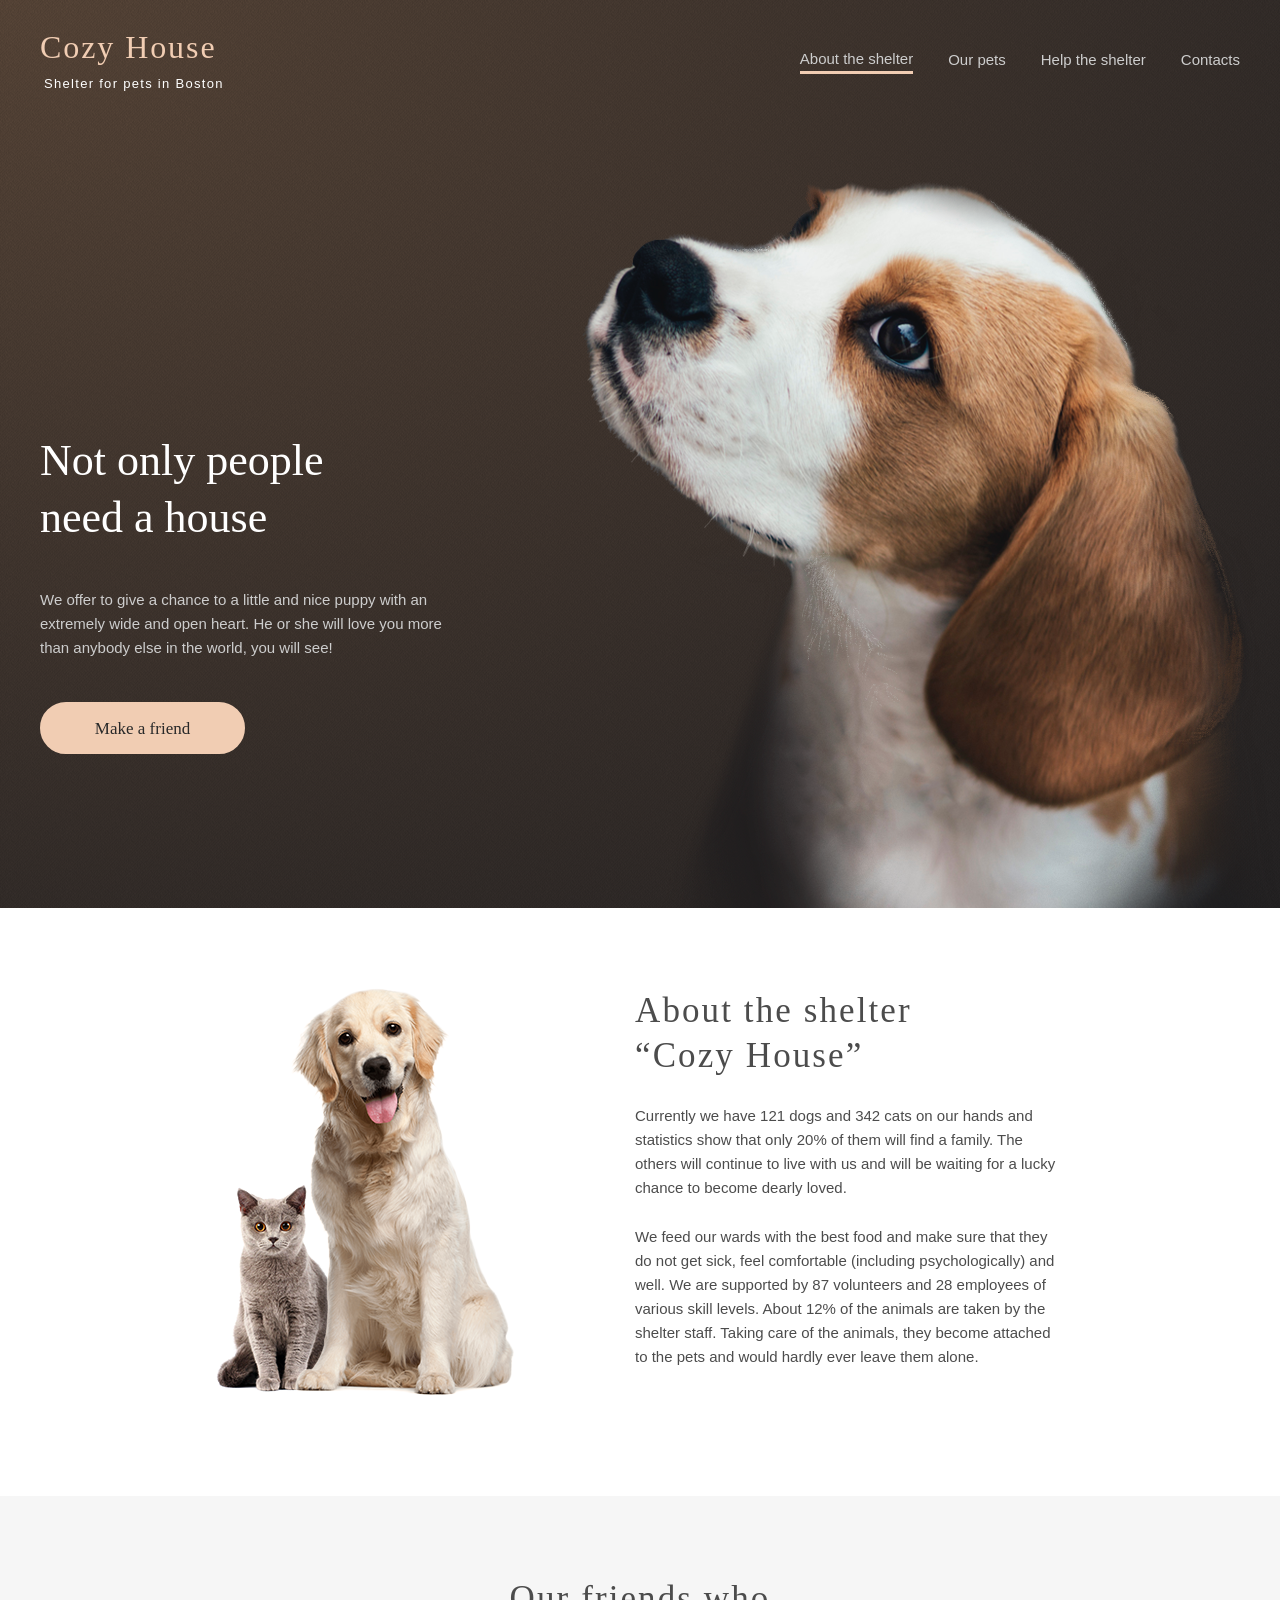
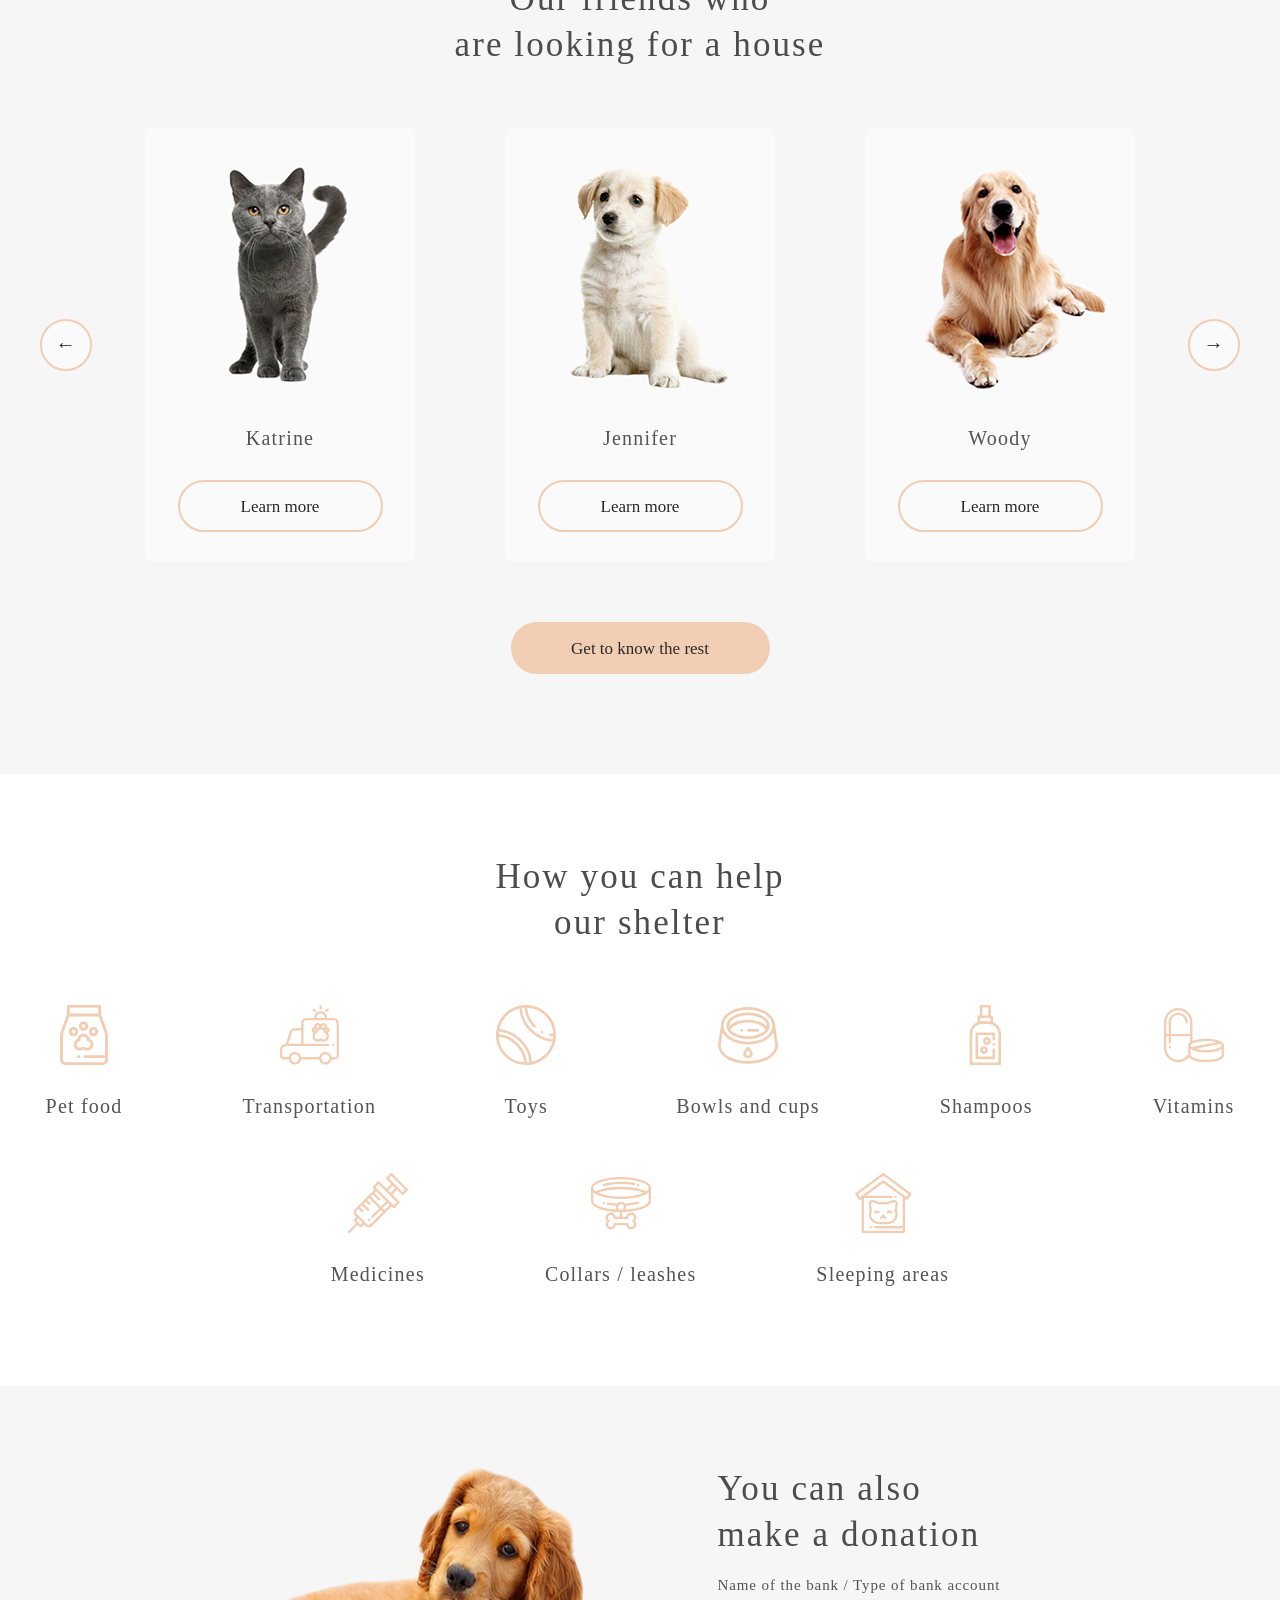
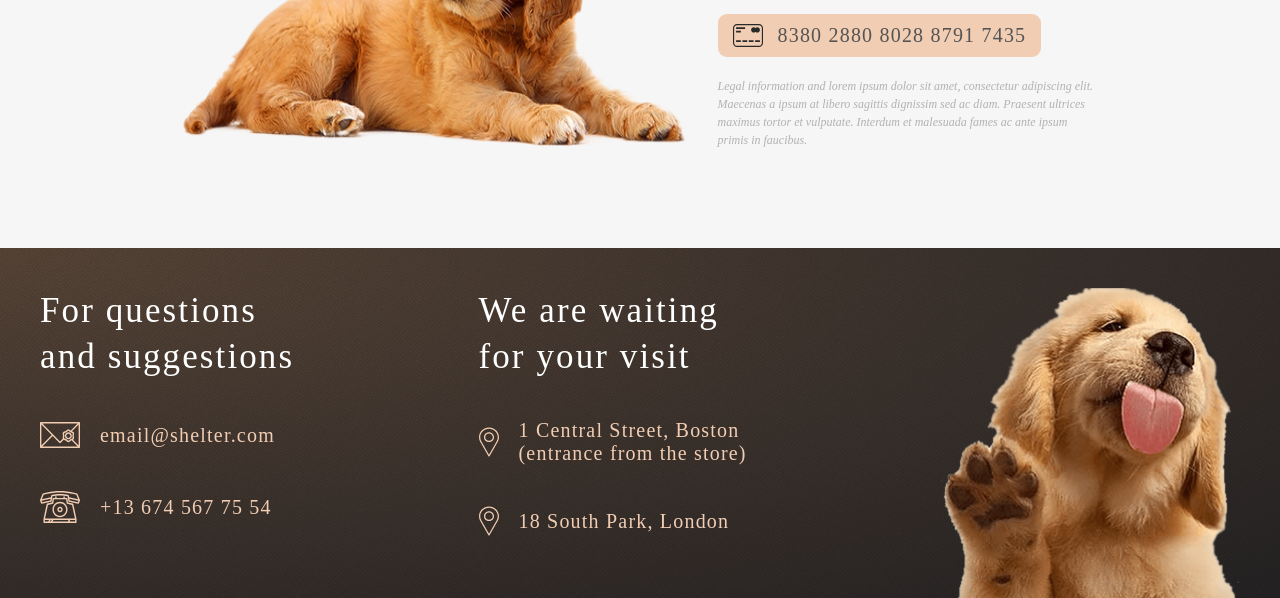
==== index.html @ a1116e20 "feat: add pets.html" ====
<!DOCTYPE html>
<html lang="en">

<head>
  <meta charset="UTF-8">
  <meta name="viewport" content="width=device-width, initial-scale=1.0">
  <title>Pet house</title>
  <link rel="stylesheet" href="css/reset.css">
  <link rel="stylesheet" href="css/base.css">
  <link rel="stylesheet" href="css/style.css">
</head>

<body>
  <main class="page">

    <section class="start-screen">
      <header class="wrapper--sides">
        <div class="logo">
          <a href="/index.html" class="logo__title">Cozy House</a>
          <h1 class="logo__sub-title">Shelter for pets in Boston</h1>
        </div>
        <nav>
          <ul class="menu">
            <li class="menu__item menu__item--active">
              <a class="paragraph-l" href="#">About the shelter</a>
            </li>
            <li class="menu__item">
              <a class="paragraph-l" href="./pets.html">Our pets</a>
            </li>
            <li class="menu__item">
              <a class="paragraph-l" href="#help">Help the shelter</a>
            </li>
            <li class="menu__item">
              <a class="paragraph-l" href="#contacts">Contacts</a>
            </li>
          </ul>
        </nav>
      </header>
      <div class="start-screen__container wrapper--sides">
        <div class="start-screen__content">
          <h2 class="start-screen__title">Not only people need a house</h2>
          <p class="paragraph-l">We offer to give a chance to a little and nice puppy with an extremely wide and open
            heart. He or she will love you more than anybody else in the world, you will see!</p>
          <a class="btn btn--accent" href="#pets">Make a friend</a>
        </div>
      </div>
    </section>

    <section class="about wrapper">
      <img src="./img/about-pets.png" alt="About pets" class="pets-img">
      <div class="about__content">
        <h3>About the shelter “Cozy House”</h3>
        <p class="paragraph-l">Currently we have 121 dogs and 342 cats on our hands and statistics show that only 20%
          of
          them will find a family. The others will continue to live with us and will be waiting for a lucky chance to
          become dearly loved.</p>
        <p class="paragraph-l">We feed our wards with the best food and make sure that they do not get sick, feel
          comfortable (including psychologically) and well. We are supported by 87 volunteers and 28 employees of
          various skill levels. About 12% of the animals are taken by the shelter staff. Taking care of the animals,
          they become attached to the pets and would hardly ever leave them alone.</p>
      </div>
    </section>

    <section id="pets" class="pets wrapper">
      <h3>Our friends who<br>are looking for a house</h3>
      <div class="pets__slider">
        <button class="slider__arrow slider__arrow--back btn btn--round" type="button">←</button>
        <div class="slider__wrapper">

          <div class="slider__slide pet-card">
            <img src="./img/pets-katrine.png" alt="Katrine" class="pet-card__img">
            <h4 class="pet-card__name">Katrine</h4>
            <button class="pet-card__btn btn" type="button">Learn more</button>
          </div>
          <div class="slider__slide pet-card">
            <img src="./img/pets-jennifer.png" alt="Jennifer" class="pet-card__img">
            <h4 class="pet-card__name">Jennifer</h4>
            <button class="pet-card__btn btn" type="button">Learn more</button>
          </div>
          <div class="slider__slide pet-card">
            <img src="./img/pets-woody.png" alt="Woody" class="pet-card__img">
            <h4 class="pet-card__name">Woody</h4>
            <button class="pet-card__btn btn" type="button">Learn more</button>
          </div>

        </div>
        <button class="slider__arrow slider__arrow--forward btn btn--round" type="button">→</button>
      </div>
      <a class="btn btn--accent" href="./pets.html">Get to know the rest</a>
    </section>

    <section id="help" class="help wrapper">
      <h3>How you can help<br>our shelter</h3>
      <div class="help__list">
        <div class="help__item">
          <svg class="icon">
            <use xlink:href="./img/help-icons.svg#icon-pet-food"></use>
          </svg>
          <h4>Pet food</h4>
        </div>
        <div class="help__item">
          <svg class="icon">
            <use xlink:href="./img/help-icons.svg#icon-transportation"></use>
          </svg>
          <h4>Transportation</h4>
        </div>
        <div class="help__item">
          <svg class="icon">
            <use xlink:href="./img/help-icons.svg#icon-toys"></use>
          </svg>
          <h4>Toys</h4>
        </div>
        <div class="help__item">
          <svg class="icon">
            <use xlink:href="./img/help-icons.svg#icon-bowls-and-cups"></use>
          </svg>
          <h4>Bowls and cups</h4>
        </div>
        <div class="help__item">
          <svg class="icon">
            <use xlink:href="./img/help-icons.svg#icon-shampoos"></use>
          </svg>
          <h4>Shampoos</h4>
        </div>
        <div class="help__item">
          <svg class="icon">
            <use xlink:href="./img/help-icons.svg#icon-vitamins"></use>
          </svg>
          <h4>Vitamins</h4>
        </div>
        <div class="help__item">
          <svg class="icon">
            <use xlink:href="./img/help-icons.svg#icon-medicines"></use>
          </svg>
          <h4>Medicines</h4>
        </div>
        <div class="help__item">
          <svg class="icon">
            <use xlink:href="./img/help-icons.svg#icon-collars-leashes"></use>
          </svg>
          <h4>Collars / leashes</h4>
        </div>
        <div class="help__item">
          <svg class="icon">
            <use xlink:href="./img/help-icons.svg#icon-sleeping-area"></use>
          </svg>
          <h4>Sleeping areas</h4>
        </div>
      </div>
    </section>

    <section class="donation wrapper">
      <img src="./img/donation-dog.png" alt="Donation dog" class="pets-img">
      <div class="donation__content">
        <h3>You can also<br>make a donation</h3>
        <h5>Name of the bank / Type of bank account</h5>
        <a class="credit-card" href="#">
          8380 2880 8028 8791 7435
        </a>
        <p class="card-agreement">Legal information and lorem ipsum dolor sit amet, consectetur adipiscing elit.
          Maecenas a ipsum at libero sagittis dignissim sed ac diam. Praesent ultrices maximus tortor et vulputate.
          Interdum et malesuada fames ac ante ipsum primis in faucibus.</p>
      </div>
    </section>

    <footer class="wrapper--sides">
      <div id="contacts" class="contacts">
        <h3>For questions<br>and suggestions</h3>
        <div class="contact__item">
          <svg class="contact-icon">
            <use xlink:href="./img/contact-icons.svg#icon-email"></use>
          </svg>
          <a href="mailto:email@shelter.com">email@shelter.com</a>
        </div>
        <div class="contact__item">
          <svg class="contact-icon">
            <use xlink:href="./img/contact-icons.svg#icon-phone"></use>
          </svg>
          <a href="tel:+136745677554">+13 674 567 75 54</a>
        </div>
      </div>
      <div class="location">
        <h3>We are waiting<br>for your visit</h3>
        <div class="location__item">
          <svg class="location-icon">
            <use xlink:href="./img/contact-icons.svg#icon-marker"></use>
          </svg>
          <a target="_blank" href="https://maps.app.goo.gl/PUYhvvyWEFveU3ZeA">1 Central
            Street, Boston (entrance from the store)</a>
        </div>
        <div class="location__item">
          <svg class="location-icon">
            <use xlink:href="./img/contact-icons.svg#icon-marker"></use>
          </svg>
          <a target="_blank" href="https://maps.app.goo.gl/abQXDUeH7bdnxXKd6">18 South Park,
            London</a>
        </div>
      </div>
      <img src="./img/footer-puppy.png" alt="Footer Puppy" class="footer__img">
    </footer>
  </main>
</body>

</html>
---- css/base.css ----
:root {
  --color-back: #E5E5E5;
  --color-light-xl: #FFF;
  --color-light-l: #F6F6F6;
  --color-light-s: #FAFAFA;
  --color-dark-s: #CDCDCD;
  --color-dark-m: #B2B2B2;
  --color-dark-l: #545454;
  --color-dark-xl: #4C4C4C;
  --color-dark-2xl: #444444;
  --color-dark-3xl: #292929;
  --color-primary: #F1CDB3;
  --color-primary-light: #FDDCC4;
  --color-grad-s: #5B483A;
  --color-grad-e: #262425;
  --desctop-side-padding: 40px;
}

html {
  scroll-behavior: smooth;
}

body {
  font-family: 'Georgia', Times, serif;
  color: var(--color-dark-xl);
  background-color: var(--color-back);
}

a {
  text-decoration: none;
}

h2 {
  font-size: 44px;
  line-height: 130%;
}

h3 {
  font-size: 35px;
  line-height: 130%;
  letter-spacing: 0.06em;
}

h4 {
  font-size: 20px;
  line-height: 115%;
  letter-spacing: 0.06em;
  color: var(--color-dark-l);
  font-weight: 400;
  text-align: center;
}

h5 {
  font-size: 15px;
  line-height: 110%;
  letter-spacing: 0.06em;
  color: var(--color-dark-l);
}

.paragraph-l {
  font-family: 'Arial', sans-serif;
  font-size: 15px;
  line-height: 160%;
  color: var(--color-dark-s);
}

.paragraph-s {
  font-family: 'Arial', sans-serif;
  font-style: italic;
  font-size: 12px;
  line-height: 150%;
}

.btn {
  box-sizing: border-box;
  width: 205px;
  height: 52px;
  padding: 14px 44px;
  font-size: 17px;
  line-height: 130%;
  text-align: center;
  color: var(--color-dark-3xl);
  font-family: 'Georgia', Times, serif;
  border: 2px solid var(--color-primary);
  background-color: var(--color-light-s);
  border-radius: 30px;
  transition: 0.3s ease;
}

.btn--round {
  width: 52px;
  padding: initial;
  font-size: 20px;
  line-height: 115%;
  letter-spacing: 0.06em;
}

.btn--active {
  background-color: var(--color-primary);
  pointer-events: none;
}

.btn--accent {
  background-color: var(--color-primary);
}

.btn--inactive {
  border: 2px solid var(--color-dark-s);
  color: var(--color-dark-s);
  pointer-events: none;
}

.btn:hover {
  background-color: var(--color-primary-light);
  cursor: pointer;
  transition: 0.3s ease;
}

.wrapper {
  padding: 80px var(--desctop-side-padding) 100px var(--desctop-side-padding);
}

.wrapper--sides {
  padding-left: var(--desctop-side-padding);
  padding-right: var(--desctop-side-padding);
}

footer h3 {
  color: var(--color-light-xl);
}

footer a {
  font-size: 20px;
  line-height: 115%;
  letter-spacing: 0.06em;
  color: var(--color-primary);
}
---- css/style.css ----
.page {
  max-width: 1280px;
  margin: 0 auto;
}

.page--pets {
  background-color: var(--color-light-xl);
}

.start-screen {
  background-image:
    url(../img/start-screen-puppy.png),
    url(../img/noise_transparent.png), radial-gradient(farthest-corner at 0px 0px,
      var(--color-grad-s) 0%,
      var(--color-grad-e) 100%);
  background-repeat: no-repeat, repeat, repeat;
  background-position: bottom right, center, center;
}

header {
  display: flex;
  justify-content: space-between;
  align-items: center;
  height: 60px;
  padding-top: 30px;
  padding-bottom: 30px;
}

.logo {
  display: flex;
  flex-direction: column;
  justify-content: space-between;
  height: 60px;
}

.logo__title {
  font-size: 32px;
  line-height: 110%;
  letter-spacing: 0.06em;
  color: var(--color-primary);
}

.page--pets .logo__title,
.page--pets .menu__item a {
  color: var(--color-dark-l)
}

.logo__sub-title {
  margin-left: 4px;
  font-family: 'Arial', sans-serif;
  font-size: 13px;
  letter-spacing: 0.1em;
  color: var(--color-light-xl);
}

.page--pets .logo__sub-title {
  color: var(--color-dark-xl)
}

.menu {
  display: flex;
  justify-content: flex-end;
  align-items: center;
  gap: 35px;
}

.menu__item a {
  display: block;
  height: 24px;
  transition: 0.3s ease;
}

.menu__item--active {
  pointer-events: none;
}

.menu__item--active a {
  border-bottom: 3px solid var(--color-primary);
}

.menu__item:hover a {
  color: var(--color-light-s);
  cursor: pointer;
  transition: 0.3s ease;
}

.page--pets .menu__item:hover a {
  color: var(--color-dark-3xl);
  transition: 0.3s ease;
}

.start-screen__container {
  margin-top: 60px;
  height: 728px;
}

.start-screen__content {
  display: flex;
  flex-direction: column;
  justify-content: space-between;
  gap: 42px;
  padding-top: 252px;
  height: 322px;
  width: 420px;
}

.start-screen__title {
  width: 310px;
  color: var(--color-light-xl);
}

.about {
  display: flex;
  gap: 120px;
  justify-content: center;
  background-color: var(--color-light-xl);
}

.about__content {
  display: flex;
  gap: 25px;
  flex-direction: column;
  justify-content: center;
  width: 430px;
  height: 380px;
}

.about__content h3 {
  width: 370px;
}

.about__content p {
  color: var(--color-dark-xl);
}

.pets {
  display: flex;
  flex-direction: column;
  gap: 60px;
  align-items: center;
  background-color: var(--color-light-l);
}

.pets h3 {
  width: 400px;
  text-align: center;
}

.pet-card {
  display: flex;
  flex-direction: column;
  align-items: center;
  gap: 30px;
  width: 270px;
  height: 435px;
  border-radius: 9px;
  background-color: var(--color-light-s);
  transition: 0.3s ease;
}

.pet-card:hover {
  background-color: var(--color-light-xl);
  cursor: pointer;
  transition: 0.3s ease;
}

.pets__slider {
  display: flex;
  align-items: center;
  justify-content: space-between;
  width: 100%;
}

.slider__wrapper {
  display: flex;
  align-items: center;
  gap: 90px;
}

.pets>.btn {
  width: 259px;
}

.help {
  display: flex;
  flex-direction: column;
  align-items: center;
  background: var(--color-light-xl);
}

.help h3 {
  text-align: center;
}

.help__list {
  display: flex;
  gap: 55px 120px;
  flex-wrap: wrap;
  justify-content: center;
  margin-top: 60px;
}

.help__item {
  display: flex;
  flex-direction: column;
  align-items: center;
  height: 113px;
  justify-content: space-between;
}

.help__item svg {
  width: 60px;
  height: 60px;
}

.donation {
  display: flex;
  gap: 30px;
  justify-content: center;
  background-color: var(--color-light-l);
}

.donation__content {
  display: flex;
  gap: 20px;
  flex-direction: column;
  align-items: flex-start;
  width: 380px;
  height: 282px;
}

.credit-card {
  height: 43px;
  padding: 10px 15px 10px 60px;
  border-radius: 9px;
  color: var(--color-dark-l);
  background-color: var(--color-primary);
  font-size: 20px;
  line-height: 115%;
  letter-spacing: 0.06em;
  background-image: url(../img/credit-card.svg);
  background-repeat: no-repeat;
  background-position: 15px 10px;
  background-size: 30px 23px;
}

.card-agreement {
  font-style: italic;
  font-size: 12px;
  line-height: 150%;
  color: var(--color-dark-m);
}

footer {
  display: flex;
  justify-content: space-between;
  height: 310px;
  background-image:
    url(../img/noise_transparent.png), radial-gradient(farthest-corner at 0px 0px,
      var(--color-grad-s) 0%,
      var(--color-grad-e) 100%);
}

footer {
  padding-top: 40px;
}

.contacts,
.location {
  display: flex;
  flex-direction: column;
  gap: 40px;
}

.contacts {
  width: 279px;
}

.location {
  width: 302px;
}

.contact__item,
.location__item {
  display: flex;
  align-items: center;
  gap: 20px;
}

.location__item a {
  width: 260px;
}

.contact-icon {
  width: 40px;
  height: 32px
}

.location-icon {
  width: 20px;
  height: 32px
}

.pets__container {
  display: flex;
  flex-wrap: wrap;
  justify-content: space-between;
  gap: 30px;
}

.page--pets .pets {
  gap: 45px;
}
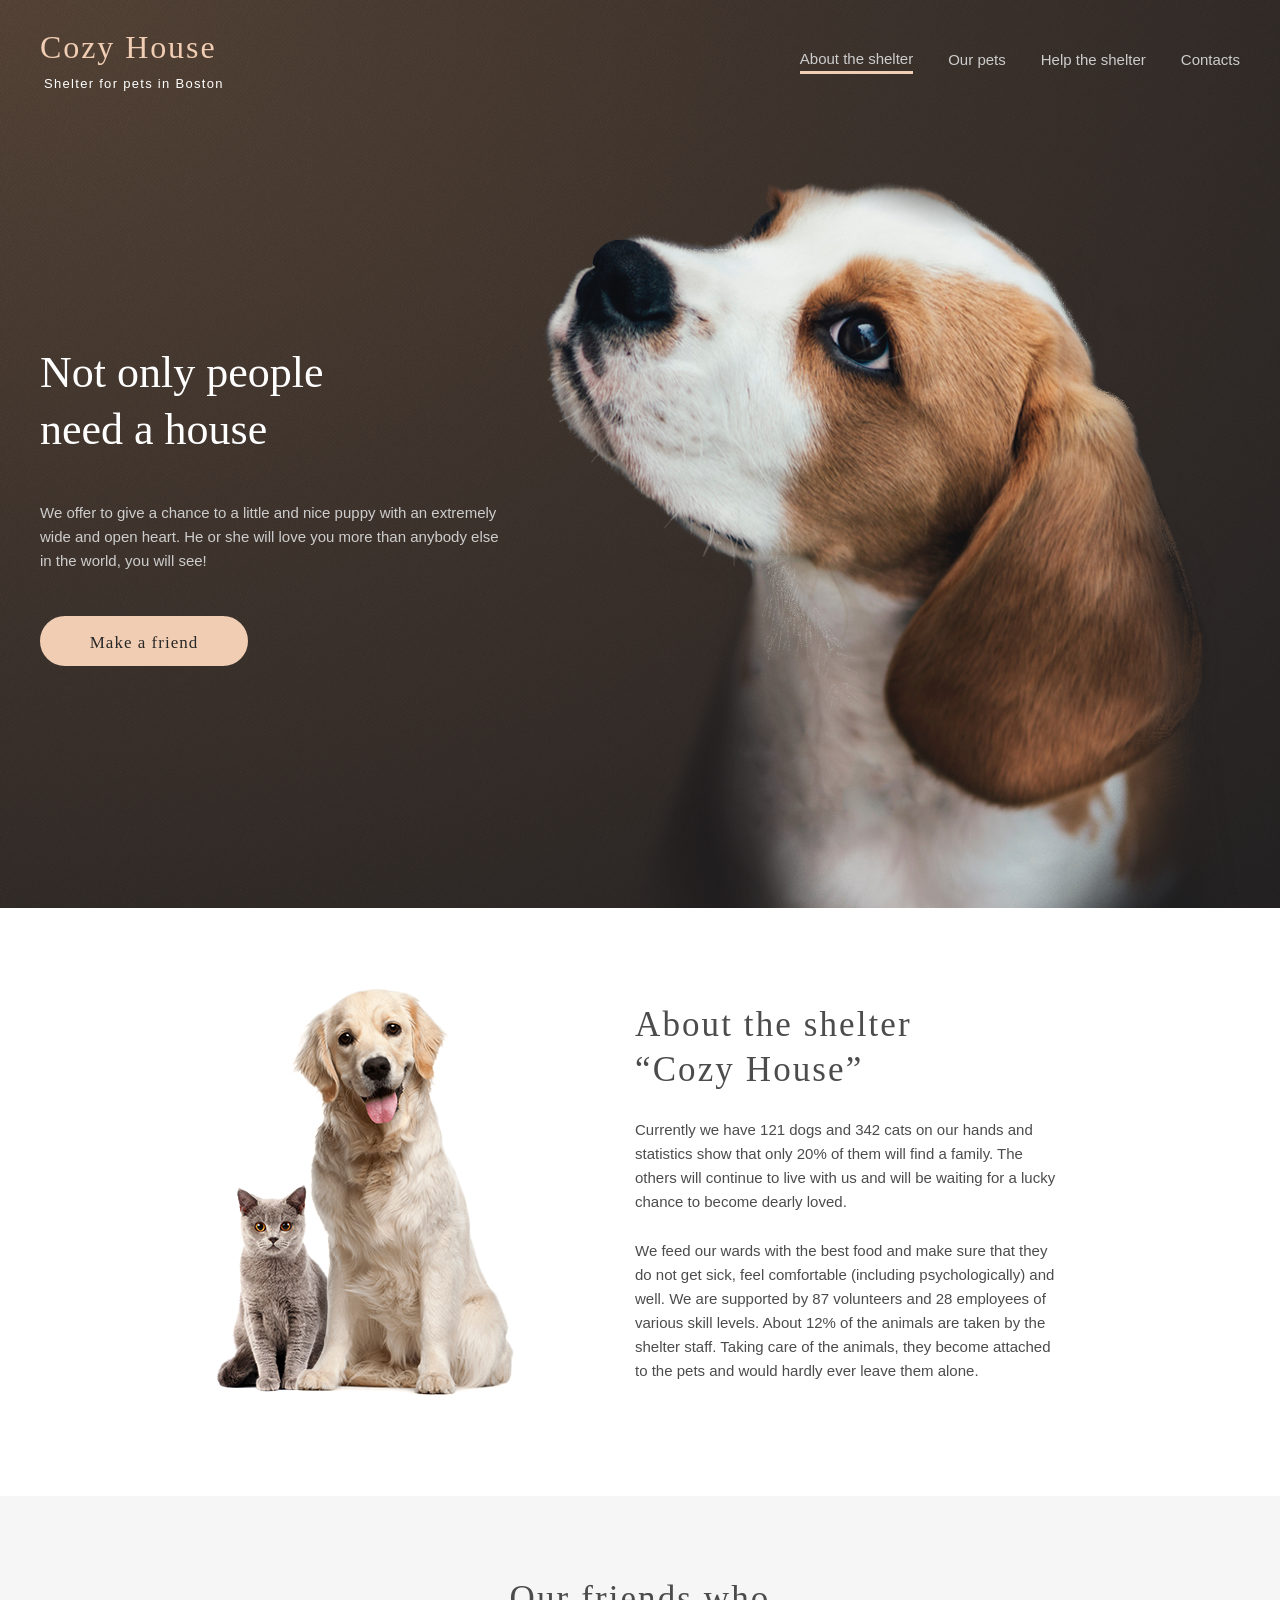
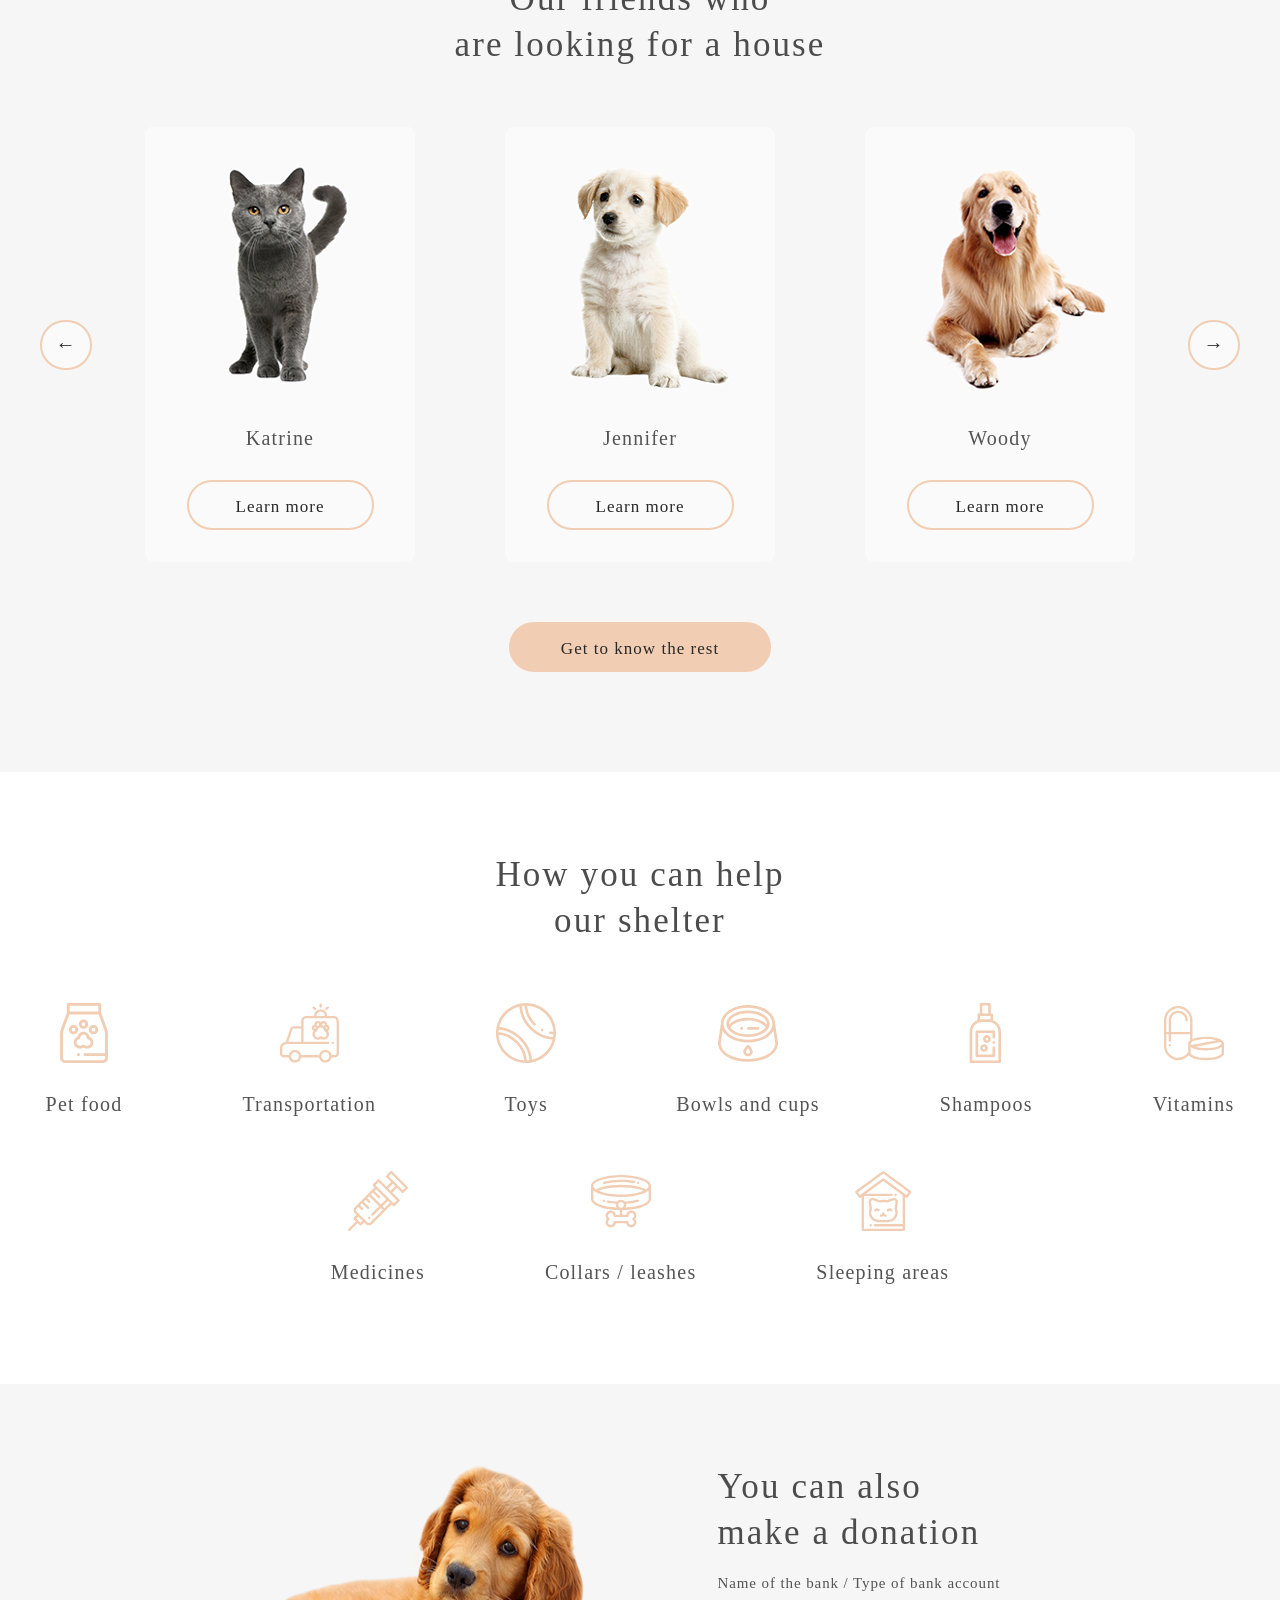
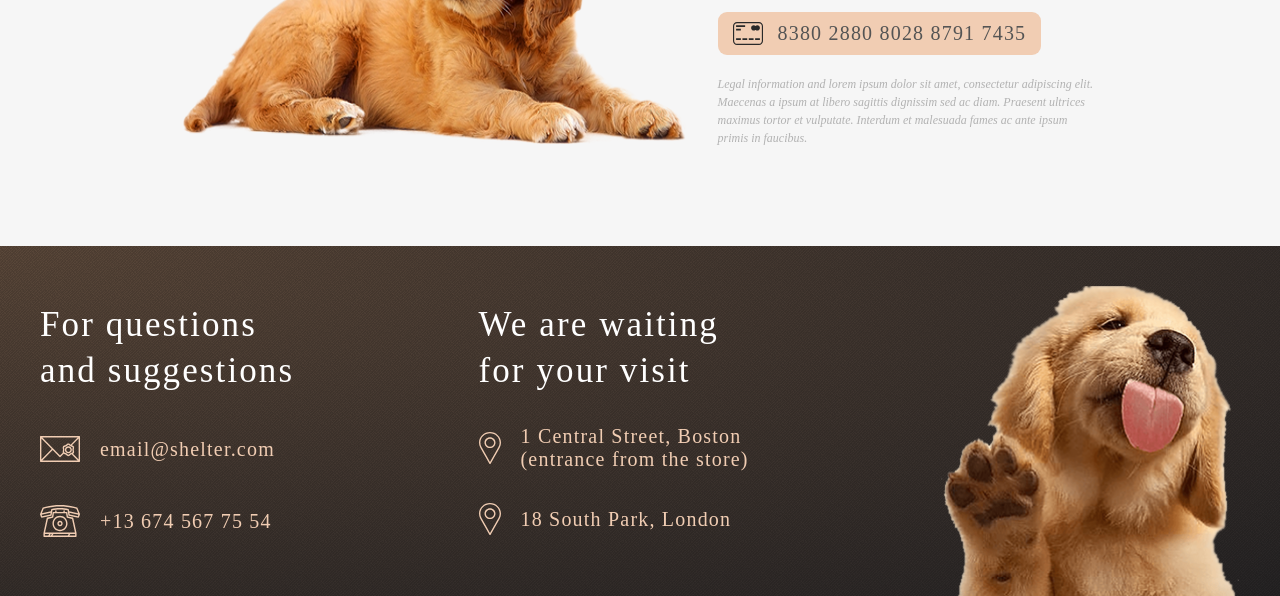
==== commit 65b7a911: "feat: add favicon and some fixes" ====
--- a/index.html
+++ b/index.html
@@ -5,198 +5,225 @@
   <meta charset="UTF-8">
   <meta name="viewport" content="width=device-width, initial-scale=1.0">
   <title>Pet house</title>
-  <link rel="stylesheet" href="css/reset.css">
-  <link rel="stylesheet" href="css/base.css">
-  <link rel="stylesheet" href="css/style.css">
+  <link rel="icon" type="image/x-icon" href="./img/favicon.png">
+  <link rel="stylesheet" href="./css/reset.css">
+  <link rel="stylesheet" href="./css/base.css">
+  <link rel="stylesheet" href="./css/style.css">
 </head>
 
 <body>
   <main class="page">
 
     <section class="start-screen">
-      <header class="wrapper--sides">
-        <div class="logo">
-          <a href="/index.html" class="logo__title">Cozy House</a>
-          <h1 class="logo__sub-title">Shelter for pets in Boston</h1>
-        </div>
-        <nav>
-          <ul class="menu">
-            <li class="menu__item menu__item--active">
-              <a class="paragraph-l" href="#">About the shelter</a>
-            </li>
-            <li class="menu__item">
-              <a class="paragraph-l" href="./pets.html">Our pets</a>
-            </li>
-            <li class="menu__item">
-              <a class="paragraph-l" href="#help">Help the shelter</a>
-            </li>
-            <li class="menu__item">
-              <a class="paragraph-l" href="#contacts">Contacts</a>
-            </li>
-          </ul>
-        </nav>
-      </header>
-      <div class="start-screen__container wrapper--sides">
-        <div class="start-screen__content">
-          <h2 class="start-screen__title">Not only people need a house</h2>
-          <p class="paragraph-l">We offer to give a chance to a little and nice puppy with an extremely wide and open
-            heart. He or she will love you more than anybody else in the world, you will see!</p>
-          <a class="btn btn--accent" href="#pets">Make a friend</a>
-        </div>
-      </div>
-    </section>
-
-    <section class="about wrapper">
-      <img src="./img/about-pets.png" alt="About pets" class="pets-img">
-      <div class="about__content">
-        <h3>About the shelter “Cozy House”</h3>
-        <p class="paragraph-l">Currently we have 121 dogs and 342 cats on our hands and statistics show that only 20%
-          of
-          them will find a family. The others will continue to live with us and will be waiting for a lucky chance to
-          become dearly loved.</p>
-        <p class="paragraph-l">We feed our wards with the best food and make sure that they do not get sick, feel
-          comfortable (including psychologically) and well. We are supported by 87 volunteers and 28 employees of
-          various skill levels. About 12% of the animals are taken by the shelter staff. Taking care of the animals,
-          they become attached to the pets and would hardly ever leave them alone.</p>
-      </div>
-    </section>
-
-    <section id="pets" class="pets wrapper">
-      <h3>Our friends who<br>are looking for a house</h3>
-      <div class="pets__slider">
-        <button class="slider__arrow slider__arrow--back btn btn--round" type="button">←</button>
-        <div class="slider__wrapper">
-
-          <div class="slider__slide pet-card">
-            <img src="./img/pets-katrine.png" alt="Katrine" class="pet-card__img">
-            <h4 class="pet-card__name">Katrine</h4>
-            <button class="pet-card__btn btn" type="button">Learn more</button>
-          </div>
-          <div class="slider__slide pet-card">
-            <img src="./img/pets-jennifer.png" alt="Jennifer" class="pet-card__img">
-            <h4 class="pet-card__name">Jennifer</h4>
-            <button class="pet-card__btn btn" type="button">Learn more</button>
-          </div>
-          <div class="slider__slide pet-card">
-            <img src="./img/pets-woody.png" alt="Woody" class="pet-card__img">
-            <h4 class="pet-card__name">Woody</h4>
-            <button class="pet-card__btn btn" type="button">Learn more</button>
-          </div>
-
-        </div>
-        <button class="slider__arrow slider__arrow--forward btn btn--round" type="button">→</button>
-      </div>
-      <a class="btn btn--accent" href="./pets.html">Get to know the rest</a>
-    </section>
-
-    <section id="help" class="help wrapper">
-      <h3>How you can help<br>our shelter</h3>
-      <div class="help__list">
-        <div class="help__item">
-          <svg class="icon">
-            <use xlink:href="./img/help-icons.svg#icon-pet-food"></use>
-          </svg>
-          <h4>Pet food</h4>
-        </div>
-        <div class="help__item">
-          <svg class="icon">
-            <use xlink:href="./img/help-icons.svg#icon-transportation"></use>
-          </svg>
-          <h4>Transportation</h4>
-        </div>
-        <div class="help__item">
-          <svg class="icon">
-            <use xlink:href="./img/help-icons.svg#icon-toys"></use>
-          </svg>
-          <h4>Toys</h4>
-        </div>
-        <div class="help__item">
-          <svg class="icon">
-            <use xlink:href="./img/help-icons.svg#icon-bowls-and-cups"></use>
-          </svg>
-          <h4>Bowls and cups</h4>
-        </div>
-        <div class="help__item">
-          <svg class="icon">
-            <use xlink:href="./img/help-icons.svg#icon-shampoos"></use>
-          </svg>
-          <h4>Shampoos</h4>
-        </div>
-        <div class="help__item">
-          <svg class="icon">
-            <use xlink:href="./img/help-icons.svg#icon-vitamins"></use>
-          </svg>
-          <h4>Vitamins</h4>
-        </div>
-        <div class="help__item">
-          <svg class="icon">
-            <use xlink:href="./img/help-icons.svg#icon-medicines"></use>
-          </svg>
-          <h4>Medicines</h4>
-        </div>
-        <div class="help__item">
-          <svg class="icon">
-            <use xlink:href="./img/help-icons.svg#icon-collars-leashes"></use>
-          </svg>
-          <h4>Collars / leashes</h4>
-        </div>
-        <div class="help__item">
-          <svg class="icon">
-            <use xlink:href="./img/help-icons.svg#icon-sleeping-area"></use>
-          </svg>
-          <h4>Sleeping areas</h4>
-        </div>
-      </div>
-    </section>
-
-    <section class="donation wrapper">
-      <img src="./img/donation-dog.png" alt="Donation dog" class="pets-img">
-      <div class="donation__content">
-        <h3>You can also<br>make a donation</h3>
-        <h5>Name of the bank / Type of bank account</h5>
-        <a class="credit-card" href="#">
-          8380 2880 8028 8791 7435
-        </a>
-        <p class="card-agreement">Legal information and lorem ipsum dolor sit amet, consectetur adipiscing elit.
-          Maecenas a ipsum at libero sagittis dignissim sed ac diam. Praesent ultrices maximus tortor et vulputate.
-          Interdum et malesuada fames ac ante ipsum primis in faucibus.</p>
-      </div>
-    </section>
-
-    <footer class="wrapper--sides">
-      <div id="contacts" class="contacts">
-        <h3>For questions<br>and suggestions</h3>
-        <div class="contact__item">
-          <svg class="contact-icon">
-            <use xlink:href="./img/contact-icons.svg#icon-email"></use>
-          </svg>
-          <a href="mailto:email@shelter.com">email@shelter.com</a>
-        </div>
-        <div class="contact__item">
-          <svg class="contact-icon">
-            <use xlink:href="./img/contact-icons.svg#icon-phone"></use>
-          </svg>
-          <a href="tel:+136745677554">+13 674 567 75 54</a>
-        </div>
-      </div>
-      <div class="location">
-        <h3>We are waiting<br>for your visit</h3>
-        <div class="location__item">
-          <svg class="location-icon">
-            <use xlink:href="./img/contact-icons.svg#icon-marker"></use>
-          </svg>
-          <a target="_blank" href="https://maps.app.goo.gl/PUYhvvyWEFveU3ZeA">1 Central
-            Street, Boston (entrance from the store)</a>
-        </div>
-        <div class="location__item">
-          <svg class="location-icon">
-            <use xlink:href="./img/contact-icons.svg#icon-marker"></use>
-          </svg>
-          <a target="_blank" href="https://maps.app.goo.gl/abQXDUeH7bdnxXKd6">18 South Park,
-            London</a>
-        </div>
-      </div>
-      <img src="./img/footer-puppy.png" alt="Footer Puppy" class="footer__img">
+      <div class="page-wrapper">
+        <header class="wrapper--sides">
+          <div class="logo">
+            <a href="./index.html" class="logo__title">Cozy House</a>
+            <h1 class="logo__sub-title">Shelter for pets in Boston</h1>
+          </div>
+          <nav>
+            <ul class="menu">
+              <li class="menu__item menu__item--active">
+                <a class="paragraph-l" href="#">About the shelter</a>
+              </li>
+              <li class="menu__item">
+                <a class="paragraph-l" href="./pets.html">Our pets</a>
+              </li>
+              <li class="menu__item">
+                <a class="paragraph-l" href="#help">Help the shelter</a>
+              </li>
+              <li class="menu__item">
+                <a class="paragraph-l" href="#contacts">Contacts</a>
+              </li>
+            </ul>
+          </nav>
+        </header>
+        <div class="start-screen__container wrapper--sides">
+          <div class="start-screen__content">
+            <h2 class="start-screen__title">Not only people need a house</h2>
+            <p class="paragraph-l">We offer to give a chance to a little and nice puppy with an extremely wide and open
+              heart. He or she will love you more than anybody else in the world, you will see!</p>
+            <a class="start-screen__btn btn btn--accent" href="#pets">Make a friend</a>
+          </div>
+
+          <img src="./img/start-screen-puppy.png" alt="Background puppy" class="pets-img">
+        </div>
+      </div>
+    </section>
+
+    <section class="about">
+      <div class="page-wrapper">
+        <div class="about__container wrapper">
+          <img src="./img/about-pets.png" alt="About pets" class="pets-img">
+          <div class="about__content">
+            <h3>About the shelter “Cozy House”</h3>
+            <p class="paragraph-l">Currently we have 121 dogs and 342 cats on our hands and statistics show that only
+              20%
+              of
+              them will find a family. The others will continue to live with us and will be waiting for a lucky chance
+              to
+              become dearly loved.</p>
+            <p class="paragraph-l">We feed our wards with the best food and make sure that they do not get sick, feel
+              comfortable (including psychologically) and well. We are supported by 87 volunteers and 28 employees of
+              various skill levels. About 12% of the animals are taken by the shelter staff. Taking care of the animals,
+              they become attached to the pets and would hardly ever leave them alone.</p>
+          </div>
+        </div>
+      </div>
+    </section>
+
+    <section id="pets" class="pets">
+      <div class="page-wrapper">
+        <div class="pets__container wrapper">
+          <h3>Our friends who<br>are looking for a house</h3>
+          <div class="pets__slider">
+            <button class="slider__arrow slider__arrow--back btn btn--round" type="button">←</button>
+            <div class="slider__wrapper">
+
+              <div class="slider__slide pet-card">
+                <img src="./img/pets-katrine.png" alt="Katrine" class="pet-card__img">
+                <h4 class="pet-card__name">Katrine</h4>
+                <button class="pet-card__btn btn" type="button">Learn more</button>
+              </div>
+              <div class="slider__slide pet-card">
+                <img src="./img/pets-jennifer.png" alt="Jennifer" class="pet-card__img">
+                <h4 class="pet-card__name">Jennifer</h4>
+                <button class="pet-card__btn btn" type="button">Learn more</button>
+              </div>
+              <div class="slider__slide pet-card">
+                <img src="./img/pets-woody.png" alt="Woody" class="pet-card__img">
+                <h4 class="pet-card__name">Woody</h4>
+                <button class="pet-card__btn btn" type="button">Learn more</button>
+              </div>
+
+            </div>
+            <button class="slider__arrow slider__arrow--forward btn btn--round" type="button">→</button>
+          </div>
+          <a class="pets-btn btn btn--accent" href="./pets.html">Get to know the rest</a>
+        </div>
+      </div>
+    </section>
+
+    <section id="help" class="help">
+      <div class="page-wrapper">
+        <div class="help__container wrapper">
+          <h3>How you can help<br>our shelter</h3>
+          <div class="help__list">
+            <div class="help__item">
+              <svg class="icon">
+                <use xlink:href="./img/help-icons.svg#icon-pet-food"></use>
+              </svg>
+              <h4>Pet food</h4>
+            </div>
+            <div class="help__item">
+              <svg class="icon">
+                <use xlink:href="./img/help-icons.svg#icon-transportation"></use>
+              </svg>
+              <h4>Transportation</h4>
+            </div>
+            <div class="help__item">
+              <svg class="icon">
+                <use xlink:href="./img/help-icons.svg#icon-toys"></use>
+              </svg>
+              <h4>Toys</h4>
+            </div>
+            <div class="help__item">
+              <svg class="icon">
+                <use xlink:href="./img/help-icons.svg#icon-bowls-and-cups"></use>
+              </svg>
+              <h4>Bowls and cups</h4>
+            </div>
+            <div class="help__item">
+              <svg class="icon">
+                <use xlink:href="./img/help-icons.svg#icon-shampoos"></use>
+              </svg>
+              <h4>Shampoos</h4>
+            </div>
+            <div class="help__item">
+              <svg class="icon">
+                <use xlink:href="./img/help-icons.svg#icon-vitamins"></use>
+              </svg>
+              <h4>Vitamins</h4>
+            </div>
+            <div class="help__item">
+              <svg class="icon">
+                <use xlink:href="./img/help-icons.svg#icon-medicines"></use>
+              </svg>
+              <h4>Medicines</h4>
+            </div>
+            <div class="help__item">
+              <svg class="icon">
+                <use xlink:href="./img/help-icons.svg#icon-collars-leashes"></use>
+              </svg>
+              <h4>Collars / leashes</h4>
+            </div>
+            <div class="help__item">
+              <svg class="icon">
+                <use xlink:href="./img/help-icons.svg#icon-sleeping-area"></use>
+              </svg>
+              <h4>Sleeping areas</h4>
+            </div>
+          </div>
+        </div>
+      </div>
+    </section>
+
+    <section class="donation">
+      <div class="page-wrapper">
+        <div class="donation__container wrapper">
+          <img src="./img/donation-dog.png" alt="Donation dog" class="pets-img">
+          <div class="donation__content">
+            <h3>You can also<br>make a donation</h3>
+            <h5>Name of the bank / Type of bank account</h5>
+            <a class="credit-card" href="#">
+              8380 2880 8028 8791 7435
+            </a>
+            <p class="card-agreement">Legal information and lorem ipsum dolor sit amet, consectetur adipiscing elit.
+              Maecenas a ipsum at libero sagittis dignissim sed ac diam. Praesent ultrices maximus tortor et vulputate.
+              Interdum et malesuada fames ac ante ipsum primis in faucibus.</p>
+          </div>
+        </div>
+      </div>
+    </section>
+
+    <footer>
+      <div class="page-wrapper">
+        <div class="footer__container wrapper--sides">
+          <div id="contacts" class="contacts">
+            <h3>For questions<br>and suggestions</h3>
+            <div class="contact__item">
+              <svg class="contact-icon">
+                <use xlink:href="./img/contact-icons.svg#icon-email"></use>
+              </svg>
+              <a href="mailto:email@shelter.com">email@shelter.com</a>
+            </div>
+            <div class="contact__item">
+              <svg class="contact-icon">
+                <use xlink:href="./img/contact-icons.svg#icon-phone"></use>
+              </svg>
+              <a href="tel:+136745677554">+13 674 567 75 54</a>
+            </div>
+          </div>
+          <div class="location">
+            <h3>We are waiting<br>for your visit</h3>
+            <div class="location__item">
+              <svg class="location-icon">
+                <use xlink:href="./img/contact-icons.svg#icon-marker"></use>
+              </svg>
+              <a target="_blank" href="https://maps.app.goo.gl/PUYhvvyWEFveU3ZeA">1 Central
+                Street, Boston (entrance from the store)</a>
+            </div>
+            <div class="location__item">
+              <svg class="location-icon">
+                <use xlink:href="./img/contact-icons.svg#icon-marker"></use>
+              </svg>
+              <a target="_blank" href="https://maps.app.goo.gl/abQXDUeH7bdnxXKd6">18 South Park,
+                London</a>
+            </div>
+          </div>
+          <img src="./img/footer-puppy.png" alt="Footer Puppy" class="footer__img">
+        </div>
+      </div>
     </footer>
   </main>
 </body>
--- a/css/base.css
+++ b/css/base.css
@@ -14,6 +14,7 @@
   --color-grad-s: #5B483A;
   --color-grad-e: #262425;
   --desctop-side-padding: 40px;
+  --desctop-width: 1280px;
 }
 
 html {
@@ -74,11 +75,12 @@
 .btn {
   box-sizing: border-box;
   width: 205px;
-  height: 52px;
-  padding: 14px 44px;
+  height: 50px;
+  padding: 14px 42px;
   font-size: 17px;
   line-height: 130%;
   text-align: center;
+  letter-spacing: 0.06em;
   color: var(--color-dark-3xl);
   font-family: 'Georgia', Times, serif;
   border: 2px solid var(--color-primary);
@@ -92,7 +94,6 @@
   padding: initial;
   font-size: 20px;
   line-height: 115%;
-  letter-spacing: 0.06em;
 }
 
 .btn--active {
--- a/css/style.css
+++ b/css/style.css
@@ -1,5 +1,5 @@
-.page {
-  max-width: 1280px;
+.page-wrapper {
+  max-width: var(--desctop-width);
   margin: 0 auto;
 }
 
@@ -9,13 +9,13 @@
 
 .start-screen {
   background-image:
-    url(../img/start-screen-puppy.png),
     url(../img/noise_transparent.png), radial-gradient(farthest-corner at 0px 0px,
       var(--color-grad-s) 0%,
       var(--color-grad-e) 100%);
-  background-repeat: no-repeat, repeat, repeat;
-  background-position: bottom right, center, center;
-}
+  background-repeat: repeat, repeat;
+  background-position: center, center;
+}
+
 
 header {
   display: flex;
@@ -90,6 +90,8 @@
 }
 
 .start-screen__container {
+  display: flex;
+  justify-content: space-between;
   margin-top: 60px;
   height: 728px;
 }
@@ -99,9 +101,9 @@
   flex-direction: column;
   justify-content: space-between;
   gap: 42px;
-  padding-top: 252px;
   height: 322px;
-  width: 420px;
+  padding-top: 164px;
+  max-width: 460px;
 }
 
 .start-screen__title {
@@ -109,11 +111,18 @@
   color: var(--color-light-xl);
 }
 
+.start-screen__btn {
+  width: 208px;
+}
+
 .about {
+  background-color: var(--color-light-xl);
+}
+
+.about__container {
   display: flex;
   gap: 120px;
   justify-content: center;
-  background-color: var(--color-light-xl);
 }
 
 .about__content {
@@ -122,7 +131,6 @@
   flex-direction: column;
   justify-content: center;
   width: 430px;
-  height: 380px;
 }
 
 .about__content h3 {
@@ -134,11 +142,14 @@
 }
 
 .pets {
+  background-color: var(--color-light-l);
+}
+
+.pets__container {
   display: flex;
   flex-direction: column;
   gap: 60px;
   align-items: center;
-  background-color: var(--color-light-l);
 }
 
 .pets h3 {
@@ -158,6 +169,10 @@
   transition: 0.3s ease;
 }
 
+.pet-card__btn {
+  width: 187px;
+}
+
 .pet-card:hover {
   background-color: var(--color-light-xl);
   cursor: pointer;
@@ -177,15 +192,18 @@
   gap: 90px;
 }
 
-.pets>.btn {
-  width: 259px;
+.pets-btn {
+  width: 262px;
 }
 
 .help {
-  display: flex;
-  flex-direction: column;
-  align-items: center;
   background: var(--color-light-xl);
+}
+
+.help__container {
+  display: flex;
+  flex-direction: column;
+  align-items: center;
 }
 
 .help h3 {
@@ -214,10 +232,13 @@
 }
 
 .donation {
+  background-color: var(--color-light-l);
+}
+
+.donation__container {
   display: flex;
   gap: 30px;
   justify-content: center;
-  background-color: var(--color-light-l);
 }
 
 .donation__content {
@@ -252,16 +273,16 @@
 }
 
 footer {
-  display: flex;
-  justify-content: space-between;
-  height: 310px;
   background-image:
     url(../img/noise_transparent.png), radial-gradient(farthest-corner at 0px 0px,
       var(--color-grad-s) 0%,
       var(--color-grad-e) 100%);
 }
 
-footer {
+.footer__container {
+  display: flex;
+  justify-content: space-between;
+  height: 310px;
   padding-top: 40px;
 }
 
@@ -269,15 +290,17 @@
 .location {
   display: flex;
   flex-direction: column;
-  gap: 40px;
+  margin-top: 16px;
 }
 
 .contacts {
   width: 279px;
+  gap: 40px;
 }
 
 .location {
   width: 302px;
+  gap: 32px;
 }
 
 .contact__item,
@@ -297,11 +320,11 @@
 }
 
 .location-icon {
-  width: 20px;
+  width: 22px;
   height: 32px
 }
 
-.pets__container {
+.pets__list {
   display: flex;
   flex-wrap: wrap;
   justify-content: space-between;
@@ -310,4 +333,9 @@
 
 .page--pets .pets {
   gap: 45px;
+}
+
+.pets__navigation {
+  display: flex;
+  gap: 20px;
 }
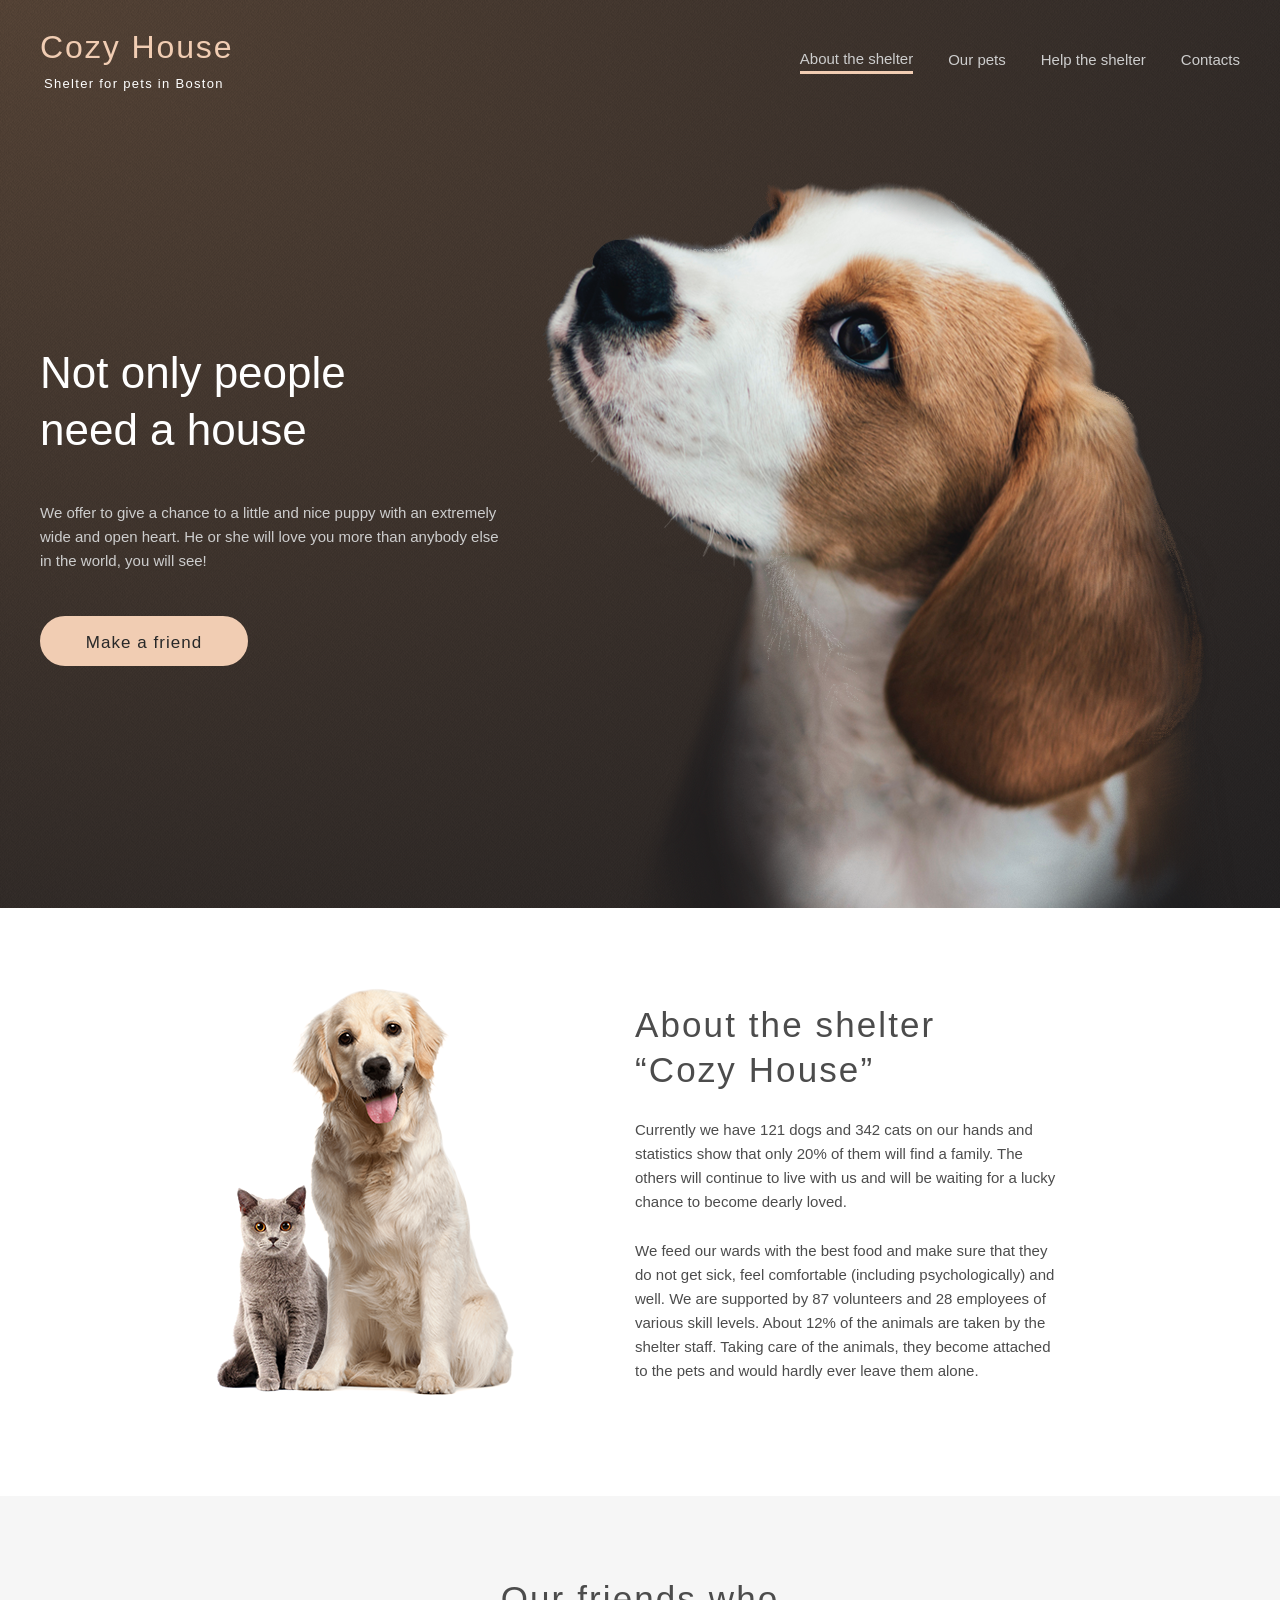
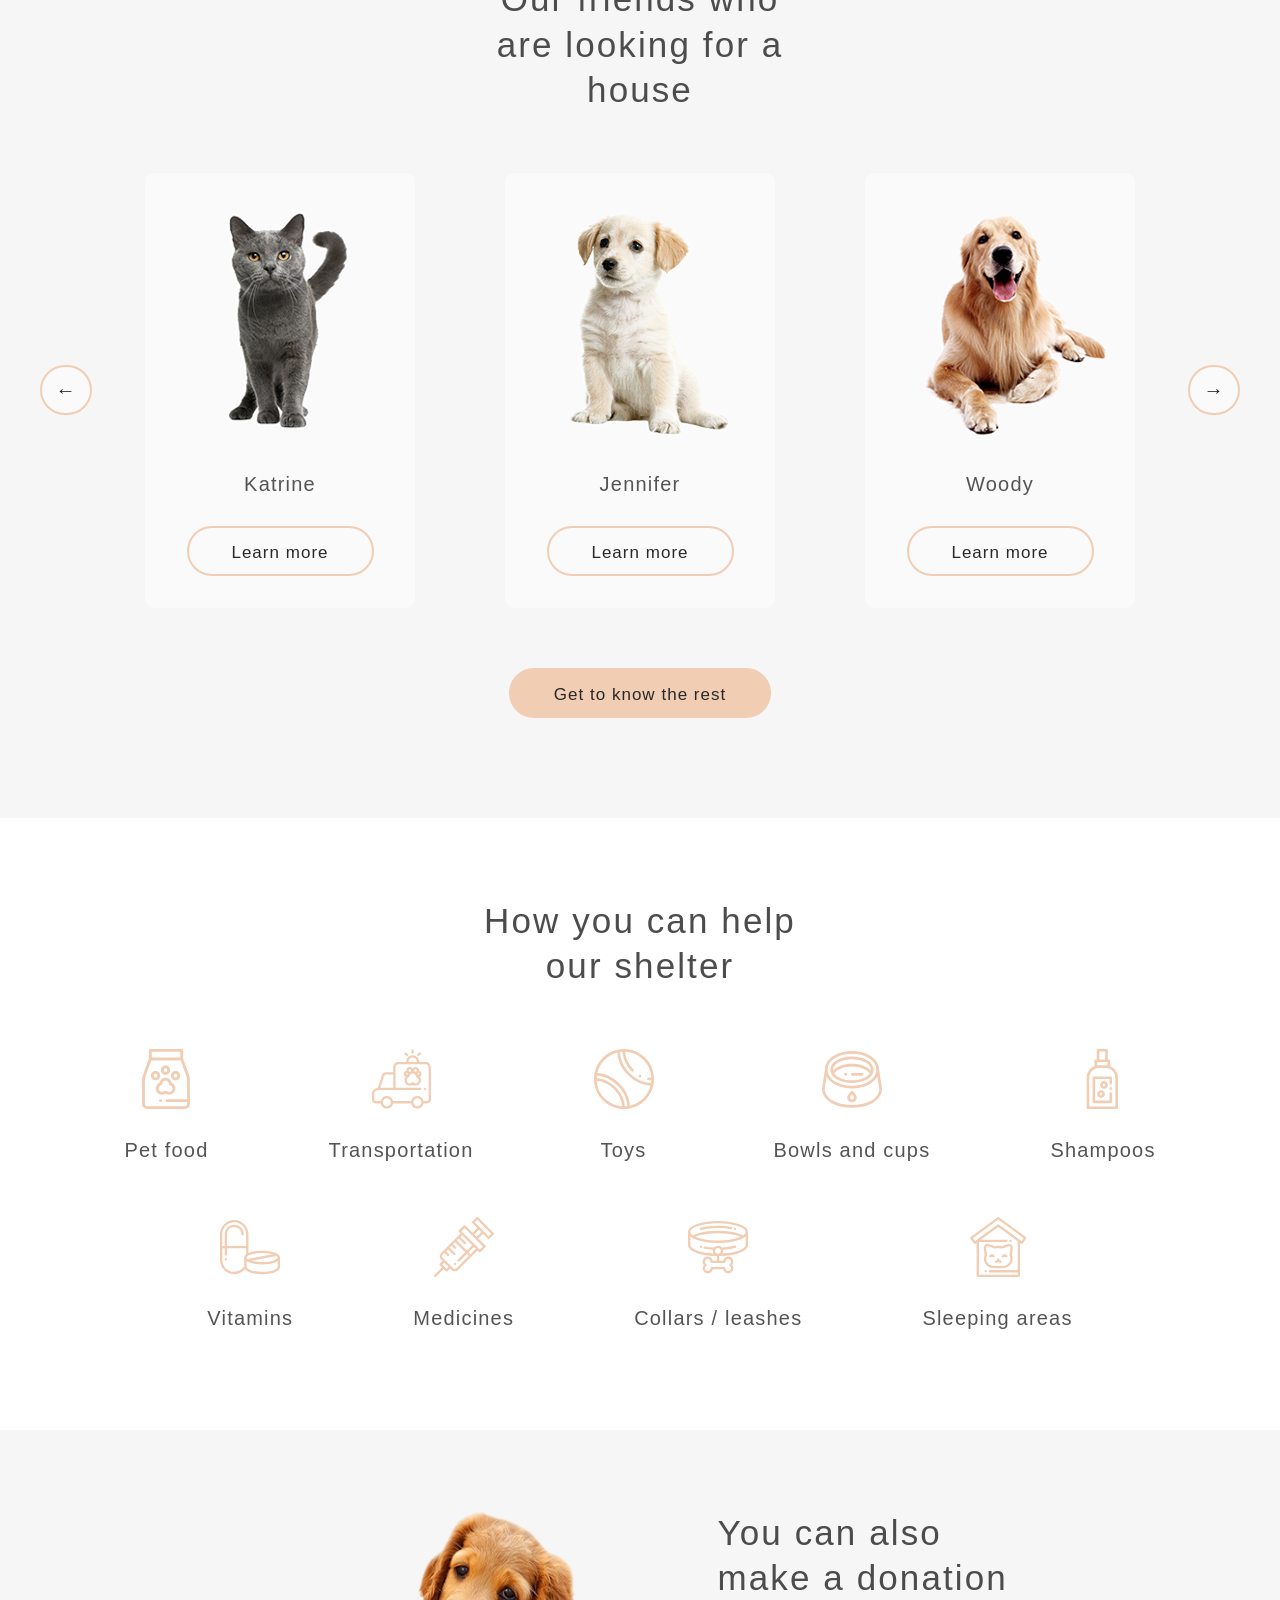
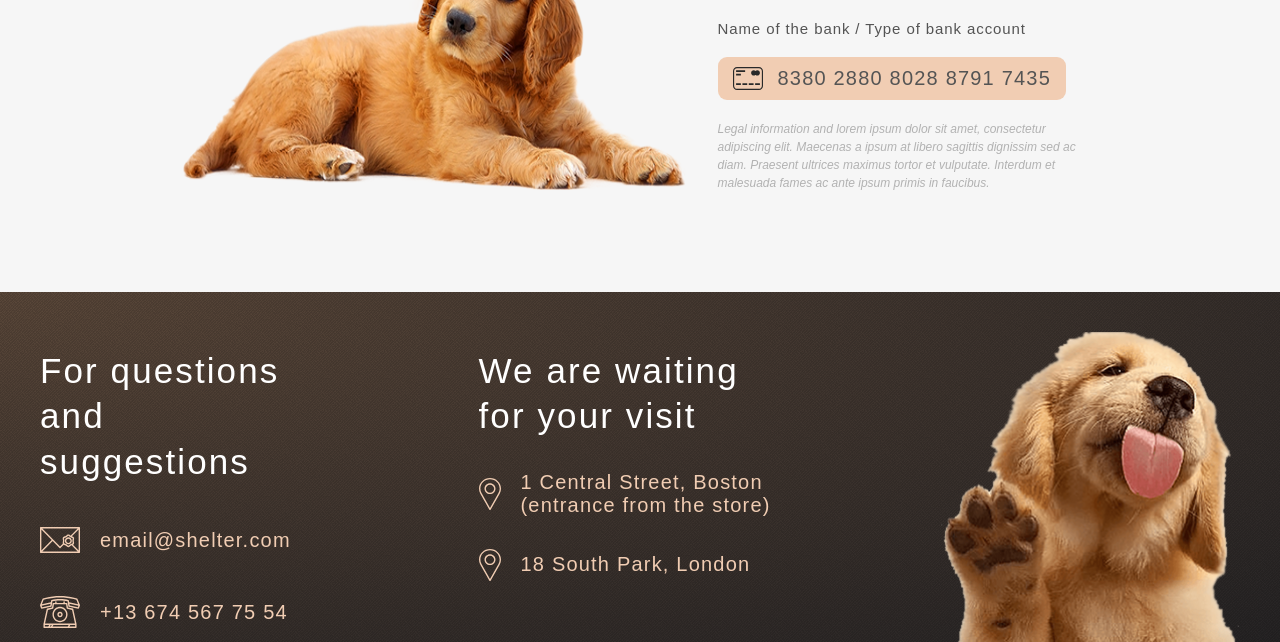
==== commit f07cd16c: "feat: mobile adaptive" ====
--- a/index.html
+++ b/index.html
@@ -9,6 +9,7 @@
   <link rel="stylesheet" href="./css/reset.css">
   <link rel="stylesheet" href="./css/base.css">
   <link rel="stylesheet" href="./css/style.css">
+  <link rel="stylesheet" href="./css/adaptive.css">
 </head>
 
 <body>
@@ -18,13 +19,19 @@
       <div class="page-wrapper">
         <header class="wrapper--sides">
           <div class="logo">
-            <a href="./index.html" class="logo__title">Cozy House</a>
+            <a href="#!" class="logo__title">Cozy House</a>
             <h1 class="logo__sub-title">Shelter for pets in Boston</h1>
           </div>
+
+          <input type="checkbox" id="burger-checkbox" class="burger-checkbox">
+          <label for="burger-checkbox" class="burger">
+            <span class="burger-line"></span>
+          </label>
+
           <nav>
             <ul class="menu">
               <li class="menu__item menu__item--active">
-                <a class="paragraph-l" href="#">About the shelter</a>
+                <a class="paragraph-l" href="#!">About the shelter</a>
               </li>
               <li class="menu__item">
                 <a class="paragraph-l" href="./pets.html">Our pets</a>
@@ -40,13 +47,13 @@
         </header>
         <div class="start-screen__container wrapper--sides">
           <div class="start-screen__content">
-            <h2 class="start-screen__title">Not only people need a house</h2>
+            <h2 class="start-screen__title">Not only people<br>need a house</h2>
             <p class="paragraph-l">We offer to give a chance to a little and nice puppy with an extremely wide and open
               heart. He or she will love you more than anybody else in the world, you will see!</p>
             <a class="start-screen__btn btn btn--accent" href="#pets">Make a friend</a>
           </div>
 
-          <img src="./img/start-screen-puppy.png" alt="Background puppy" class="pets-img">
+          <img src="./img/start-screen-puppy.png" alt="Background puppy" class="start-screen__img">
         </div>
       </div>
     </section>
@@ -171,11 +178,11 @@
     <section class="donation">
       <div class="page-wrapper">
         <div class="donation__container wrapper">
-          <img src="./img/donation-dog.png" alt="Donation dog" class="pets-img">
+          <img src="./img/donation-dog.png" alt="Donation dog" class="donation__img">
           <div class="donation__content">
             <h3>You can also<br>make a donation</h3>
             <h5>Name of the bank / Type of bank account</h5>
-            <a class="credit-card" href="#">
+            <a class="credit-card" href="#!">
               8380 2880 8028 8791 7435
             </a>
             <p class="card-agreement">Legal information and lorem ipsum dolor sit amet, consectetur adipiscing elit.
@@ -190,7 +197,7 @@
       <div class="page-wrapper">
         <div class="footer__container wrapper--sides">
           <div id="contacts" class="contacts">
-            <h3>For questions<br>and suggestions</h3>
+            <h3>For questions and suggestions</h3>
             <div class="contact__item">
               <svg class="contact-icon">
                 <use xlink:href="./img/contact-icons.svg#icon-email"></use>
@@ -205,7 +212,7 @@
             </div>
           </div>
           <div class="location">
-            <h3>We are waiting<br>for your visit</h3>
+            <h3>We are waiting for your visit</h3>
             <div class="location__item">
               <svg class="location-icon">
                 <use xlink:href="./img/contact-icons.svg#icon-marker"></use>
--- a/css/base.css
+++ b/css/base.css
@@ -1,4 +1,6 @@
 :root {
+  --font-family: "Georgia", sans-serif;
+  --second-family: "Arial", sans-serif;
   --color-back: #E5E5E5;
   --color-light-xl: #FFF;
   --color-light-l: #F6F6F6;
@@ -15,6 +17,9 @@
   --color-grad-e: #262425;
   --desctop-side-padding: 40px;
   --desctop-width: 1280px;
+  --tablet-width: 768px;
+  --tablet-side-padding: 30px;
+  --mobile-side-padding: 10px;
 }
 
 html {
@@ -22,7 +27,7 @@
 }
 
 body {
-  font-family: 'Georgia', Times, serif;
+  font-family: var(--font-family);
   color: var(--color-dark-xl);
   background-color: var(--color-back);
 }
@@ -59,14 +64,14 @@
 }
 
 .paragraph-l {
-  font-family: 'Arial', sans-serif;
+  font-family: var(--second-family);
   font-size: 15px;
   line-height: 160%;
   color: var(--color-dark-s);
 }
 
 .paragraph-s {
-  font-family: 'Arial', sans-serif;
+  font-family: var(--second-family);
   font-style: italic;
   font-size: 12px;
   line-height: 150%;
@@ -82,7 +87,7 @@
   text-align: center;
   letter-spacing: 0.06em;
   color: var(--color-dark-3xl);
-  font-family: 'Georgia', Times, serif;
+  font-family: var(--font-family);
   border: 2px solid var(--color-primary);
   background-color: var(--color-light-s);
   border-radius: 30px;
--- a/css/style.css
+++ b/css/style.css
@@ -47,7 +47,7 @@
 
 .logo__sub-title {
   margin-left: 4px;
-  font-family: 'Arial', sans-serif;
+  font-family: var(--second-family);
   font-size: 13px;
   letter-spacing: 0.1em;
   color: var(--color-light-xl);
@@ -57,6 +57,11 @@
   color: var(--color-dark-xl)
 }
 
+.burger-checkbox,
+.burger {
+  visibility: hidden;
+}
+
 .menu {
   display: flex;
   justify-content: flex-end;
@@ -66,7 +71,6 @@
 
 .menu__item a {
   display: block;
-  height: 24px;
   transition: 0.3s ease;
 }
 
@@ -93,7 +97,6 @@
   display: flex;
   justify-content: space-between;
   margin-top: 60px;
-  height: 728px;
 }
 
 .start-screen__content {
@@ -179,6 +182,11 @@
   transition: 0.3s ease;
 }
 
+.pet-card:hover .pet-card__btn {
+  background: var(--color-primary-light);
+  transition: 0.3s ease;
+}
+
 .pets__slider {
   display: flex;
   align-items: center;
@@ -251,7 +259,6 @@
 }
 
 .credit-card {
-  height: 43px;
   padding: 10px 15px 10px 60px;
   border-radius: 9px;
   color: var(--color-dark-l);
@@ -282,7 +289,7 @@
 .footer__container {
   display: flex;
   justify-content: space-between;
-  height: 310px;
+  min-height: 310px;
   padding-top: 40px;
 }
 
@@ -327,7 +334,7 @@
 .pets__list {
   display: flex;
   flex-wrap: wrap;
-  justify-content: space-between;
+  justify-content: center;
   gap: 30px;
 }
 
--- a/css/adaptive.css
+++ b/css/adaptive.css
@@ -0,0 +1,363 @@
+@media(width < 1280px) {
+  .wrapper--sides {
+    padding-left: var(--tablet-side-padding);
+    padding-right: var(--tablet-side-padding);
+  }
+
+  .wrapper {
+    padding: 80px var(--tablet-side-padding) 100px var(--tablet-side-padding);
+  }
+
+  .start-screen__container {
+    flex-direction: column;
+    align-items: center;
+    margin-top: 30px;
+  }
+
+  .start-screen__content {
+    padding-top: 0;
+  }
+
+  .start-screen__btn {
+    align-self: center;
+  }
+
+  .start-screen__img {
+    align-self: end;
+    width: 569px;
+    height: 593px;
+    margin-top: 100px;
+  }
+
+  .about__container {
+    flex-direction: column-reverse;
+    align-items: center;
+    gap: 80px;
+  }
+
+  .pets__slider {
+    justify-content: center;
+    gap: 12px;
+  }
+
+  .pets-img {
+    width: 300px;
+    height: 408px;
+  }
+
+  .page--pets .pets__container {
+    gap: 30px;
+    padding-bottom: 78px;
+  }
+
+  .pets__list {
+    gap: 30px 40px;
+  }
+
+  .pets__navigation {
+    margin-top: 10px;
+  }
+
+  .pet-card:nth-child(7),
+  .pet-card:nth-child(8) {
+    display: none;
+  }
+
+  .slider__wrapper {
+    gap: 40px;
+  }
+
+  .slider__slide:nth-child(3) {
+    display: none;
+  }
+
+  .help__list {
+    gap: 55px 60px;
+  }
+
+  .help__item {
+    width: 170px;
+  }
+
+  .donation__container {
+    align-items: center;
+    flex-direction: column-reverse;
+    gap: 60px;
+  }
+
+  .donation__img {
+    width: 505px;
+    height: 261px;
+  }
+
+  .footer__container {
+    flex-wrap: wrap;
+    gap: 65px 60px;
+    justify-content: center;
+    padding-top: 30px;
+  }
+
+  .contacts,
+  .location {
+    margin-top: 0;
+  }
+}
+
+@media (width < 768px) {
+  .page {
+    overflow: hidden;
+  }
+
+  .page--pets {
+    position: relative;
+  }
+
+  .start-screen {
+    position: relative;
+  }
+
+  .wrapper--sides {
+    padding-left: var(--mobile-side-padding);
+    padding-right: var(--mobile-side-padding);
+  }
+
+  header.wrapper--sides {
+    padding-left: 20px;
+    padding-right: 20px;
+  }
+
+  .wrapper {
+    padding: 42px var(--mobile-side-padding);
+  }
+
+  .burger {
+    display: block;
+    visibility: visible;
+    position: absolute;
+    right: 20px;
+    border: none;
+    width: 30px;
+    height: 22px;
+    z-index: 2;
+    cursor: pointer;
+    transition: 0.5s ease;
+  }
+
+  .burger-line {
+    display: block;
+    position: absolute;
+    top: 10px;
+    height: 2px;
+    width: 100%;
+    background: var(--color-primary);
+  }
+
+  .burger::before,
+  .burger::after {
+    content: '';
+    left: 0;
+    position: absolute;
+    display: block;
+    width: 100%;
+    height: 2px;
+    border-radius: 10px;
+    background: var(--color-primary);
+  }
+
+  .page--pets .burger-line,
+  .page--pets .burger::before,
+  .page--pets .burger::after {
+    background: #000;
+  }
+
+  .burger::before {
+    top: 0px;
+  }
+
+  .burger::after {
+    bottom: 0px;
+  }
+
+  nav {
+    position: absolute;
+    top: 0;
+    right: -320px;
+    display: flex;
+    justify-content: center;
+    width: 320px;
+    height: 100vh;
+    background-color: var(--color-dark-3xl);
+    transition: 0.5s ease;
+  }
+
+  #burger-checkbox:checked~nav {
+    right: 0;
+    transition: 0.5s ease;
+  }
+
+  #burger-checkbox:checked+.burger {
+    transform: rotate(90deg);
+    transition: 0.5s ease;
+  }
+
+  .menu {
+    flex-direction: column;
+    justify-content: center;
+    gap: 40px;
+  }
+
+  nav .paragraph-l {
+    font-size: 32px;
+    line-height: 160%;
+    color: var(--color-dark-s);
+  }
+
+  h2 {
+    font-size: 25px;
+    text-align: center;
+    letter-spacing: 0.06em;
+    color: var(--color-light-xl);
+  }
+
+  h3 {
+    font-size: 25px;
+    text-align: center;
+  }
+
+  .start-screen__content {
+    align-self: center;
+    align-items: center;
+    max-width: 300px;
+    height: auto;
+    text-align: center;
+  }
+
+  .start-screen__img {
+    width: 260px;
+    height: 271px;
+    margin-top: 108px;
+  }
+
+  .about__content,
+  .about__content h3 {
+    width: auto;
+  }
+
+  .about__content {
+    padding: 0 15px;
+  }
+
+  .about__content p {
+    text-align: justify;
+  }
+
+  .about__container,
+  .pets__container,
+  .help__container,
+  .donation__container {
+    gap: 42px;
+  }
+
+  .pets-img {
+    width: 260px;
+    height: 353px;
+  }
+
+  .pets__slider {
+    flex-wrap: wrap;
+    gap: 20px 80px;
+  }
+
+  .slider__wrapper {
+    margin: 0 150px;
+  }
+
+  .slider__slide:nth-child(2) {
+    display: none;
+  }
+
+  .slider__arrow--back {
+    order: 1;
+  }
+
+  .slider__arrow--forward {
+    order: 2;
+  }
+
+  .help__item {
+    width: 130px;
+    gap: 20px;
+    height: auto;
+  }
+
+  .help__item svg {
+    width: 50px;
+    height: 50px;
+  }
+
+  .help__item h4 {
+    font-size: 15px;
+    line-height: 110%;
+  }
+
+  .help__list {
+    justify-content: flex-start;
+    width: 290px;
+    margin-top: 0;
+    gap: 30px;
+  }
+
+  .donation__content {
+    align-items: center;
+    height: auto;
+    width: auto;
+  }
+
+  .donation__content h5 {
+    letter-spacing: 0;
+    line-height: 160%;
+  }
+
+  .credit-card {
+    padding: 13px 15px 13px 60px;
+    font-size: 15px;
+    line-height: 110%;
+  }
+
+  .donation__img {
+    width: 260px;
+    height: 135px;
+  }
+
+  .card-agreement {
+    padding: 0 10px;
+    text-align: justify;
+  }
+
+  .pets__navigation {
+    gap: 10px;
+  }
+
+  .footer__container {
+    gap: 40px;
+  }
+
+  .footer__img {
+    width: 260px;
+    height: 269px;
+  }
+
+  .contacts,
+  .location {
+    align-items: center;
+  }
+
+  .location {
+    gap: 40px;
+  }
+
+  .contacts h3,
+  .location h3 {
+    width: 270px;
+  }
+}
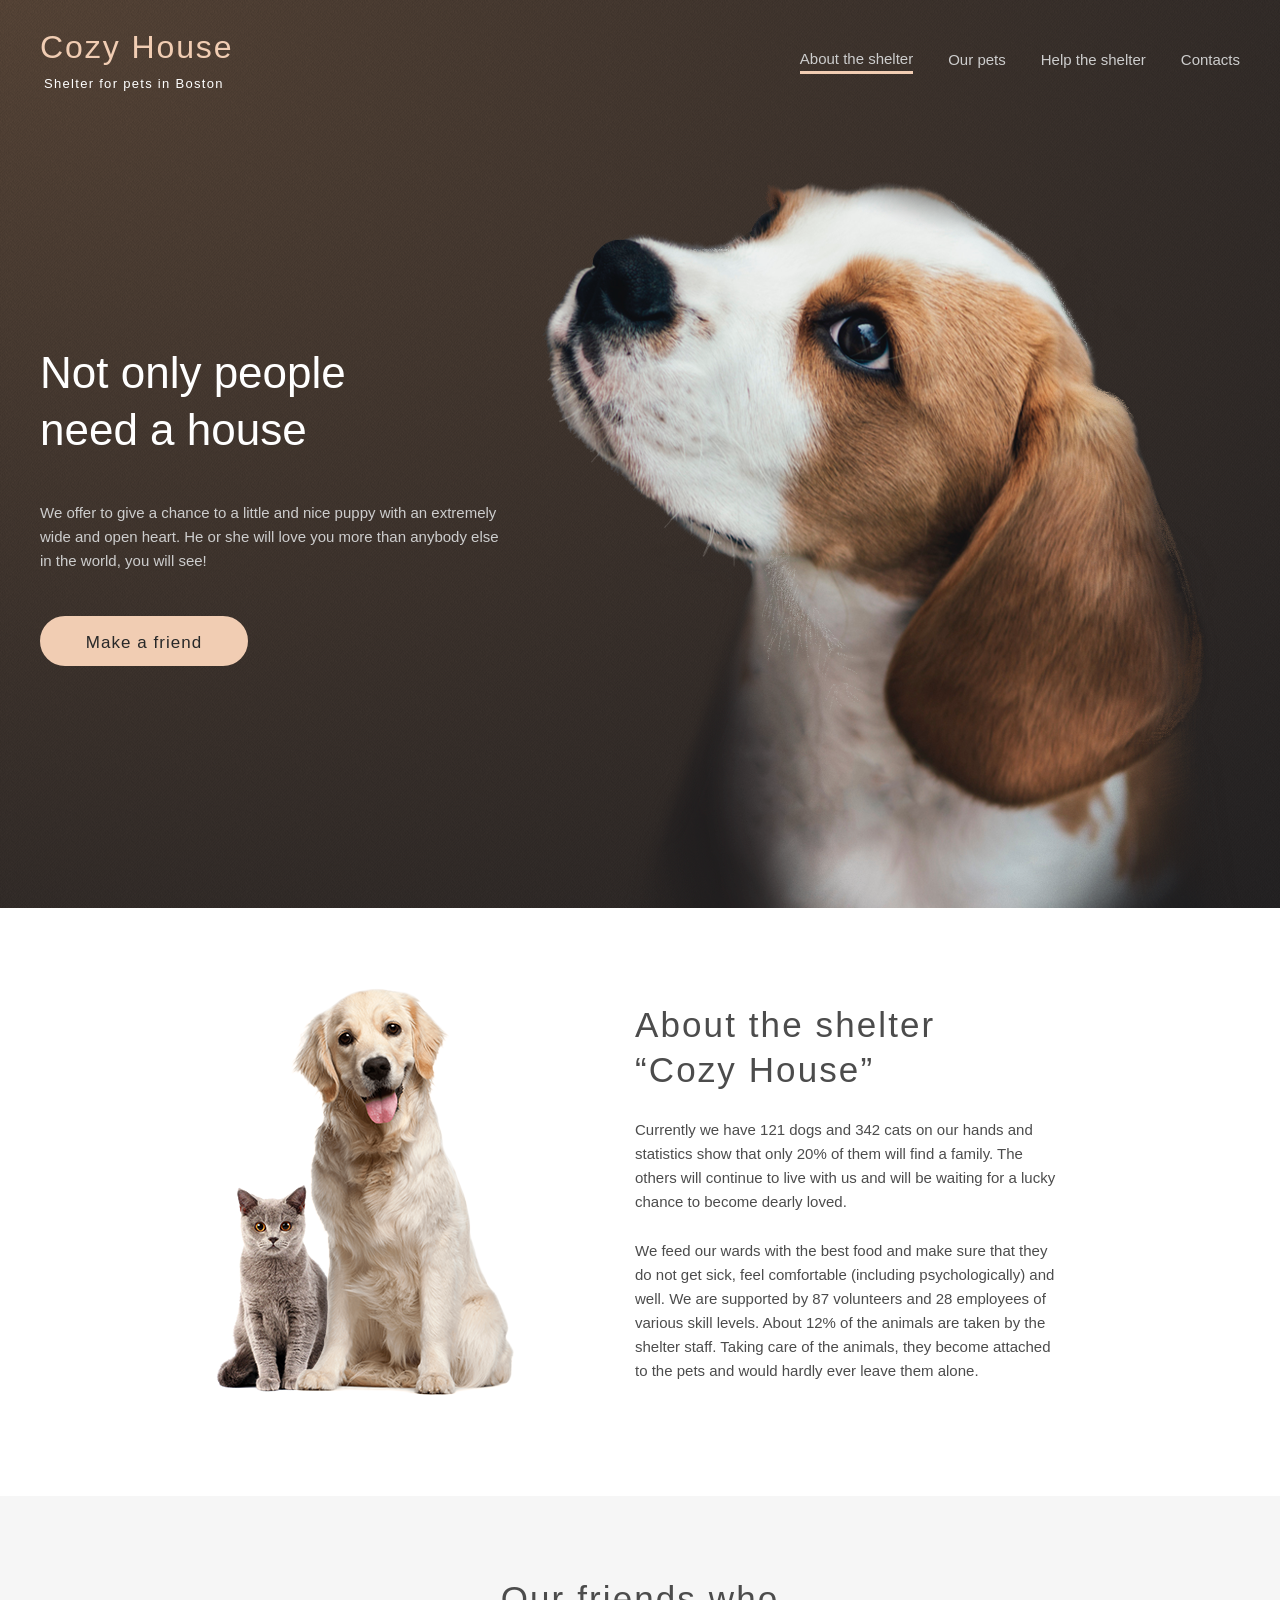
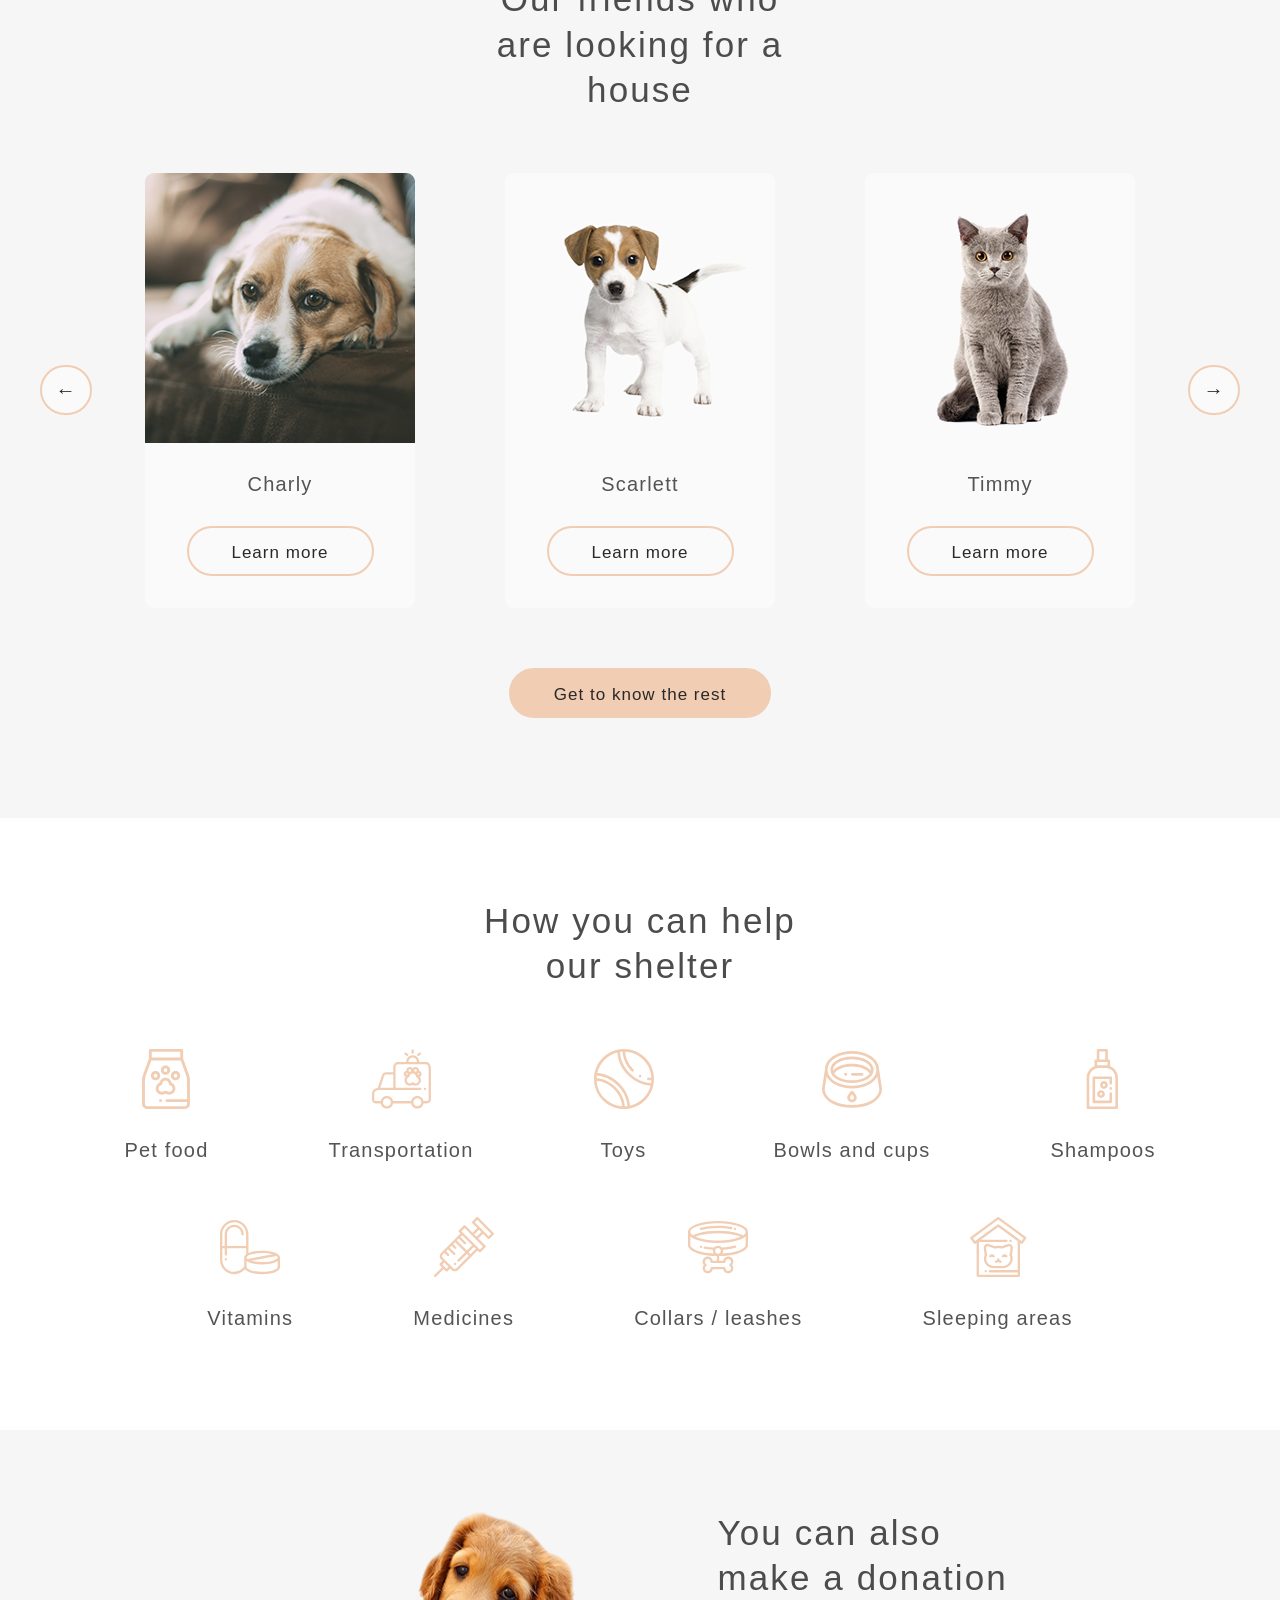
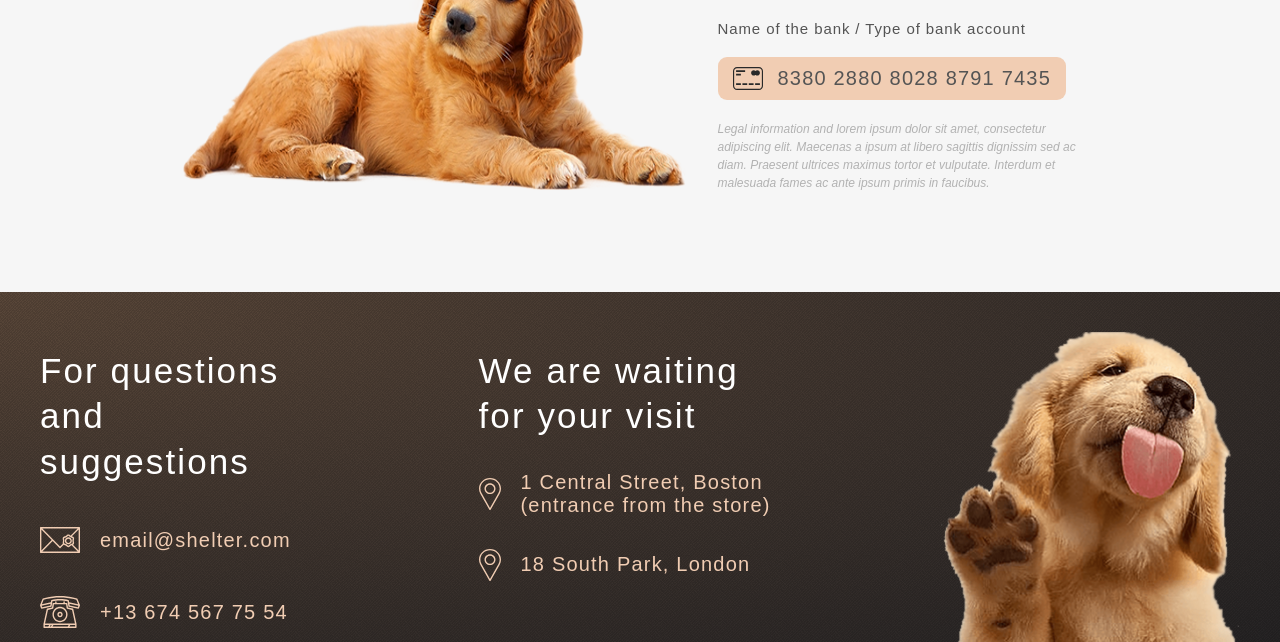
==== commit e8e648b6: "feat: add js for modal window, slider and list of pets" ====
--- a/index.html
+++ b/index.html
@@ -14,6 +14,23 @@
 
 <body>
   <main class="page">
+    <div class="blackout">
+      <div id="petModal">
+        <img id="petModalClose" src="./img/modal_close_button.png" alt="Close">
+        <div class="pet-modal__wrapper">
+          <img class="pet-modal__img" src="" alt="">
+          <div class="pet-modal__content">
+            <h3></h3>
+            <p class="pet-modal__type"></p>
+            <p class="pet-modal__description">Scarlett is a happy, playful girl who will make you laugh and smile. She
+              forms
+              a bond quickly and will make a loyal companion and a wonderful family dog or a good companion for a single
+              individual too since she likes to hang out and be with her human.</p>
+            <ul class="pet-modal__list"></ul>
+          </div>
+        </div>
+      </div>
+    </div>
 
     <section class="start-screen">
       <div class="page-wrapper">
@@ -86,23 +103,7 @@
           <div class="pets__slider">
             <button class="slider__arrow slider__arrow--back btn btn--round" type="button">←</button>
             <div class="slider__wrapper">
-
-              <div class="slider__slide pet-card">
-                <img src="./img/pets-katrine.png" alt="Katrine" class="pet-card__img">
-                <h4 class="pet-card__name">Katrine</h4>
-                <button class="pet-card__btn btn" type="button">Learn more</button>
-              </div>
-              <div class="slider__slide pet-card">
-                <img src="./img/pets-jennifer.png" alt="Jennifer" class="pet-card__img">
-                <h4 class="pet-card__name">Jennifer</h4>
-                <button class="pet-card__btn btn" type="button">Learn more</button>
-              </div>
-              <div class="slider__slide pet-card">
-                <img src="./img/pets-woody.png" alt="Woody" class="pet-card__img">
-                <h4 class="pet-card__name">Woody</h4>
-                <button class="pet-card__btn btn" type="button">Learn more</button>
-              </div>
-
+              <div class="slider__list pet-cards"></div>
             </div>
             <button class="slider__arrow slider__arrow--forward btn btn--round" type="button">→</button>
           </div>
@@ -234,5 +235,6 @@
     </footer>
   </main>
 </body>
+<script src="./sctipt.js"></script>
 
 </html>
--- a/css/base.css
+++ b/css/base.css
@@ -15,9 +15,11 @@
   --color-primary-light: #FDDCC4;
   --color-grad-s: #5B483A;
   --color-grad-e: #262425;
+  --color-modal: #000;
   --desctop-side-padding: 40px;
   --desctop-width: 1280px;
   --tablet-width: 768px;
+  --mobile-width: 320px;
   --tablet-side-padding: 30px;
   --mobile-side-padding: 10px;
 }
@@ -123,6 +125,7 @@
 }
 
 .wrapper {
+  box-sizing: border-box;
   padding: 80px var(--desctop-side-padding) 100px var(--desctop-side-padding);
 }
 
--- a/css/style.css
+++ b/css/style.css
@@ -195,6 +195,13 @@
 }
 
 .slider__wrapper {
+  height: 435px;
+  position: relative;
+  overflow: hidden;
+}
+
+.slider__list {
+  position: absolute;
   display: flex;
   align-items: center;
   gap: 90px;
@@ -345,4 +352,95 @@
 .pets__navigation {
   display: flex;
   gap: 20px;
+}
+
+.blackout {
+  display: none;
+  flex-direction: column;
+  align-items: center;
+  justify-content: center;
+  width: 100vw;
+  height: 100vh;
+  position: absolute;
+  background-color: rgba(41, 41, 41, 0.6);
+  z-index: 2;
+}
+
+.blackout--visible {
+  display: flex;
+}
+
+#petModal {
+  position: relative;
+  display: none;
+  width: 900px;
+  background-color: var(--color-light-xl);
+  color: var(--color-modal);
+  border: none;
+  border-radius: 10px;
+  box-shadow: 0 2px 35px 14px rgba(13, 13, 13, 0.04);
+}
+
+.pet-modal--visible#petModal {
+  display: block;
+}
+
+.pet-modal__wrapper {
+  display: flex;
+  overflow: hidden;
+  justify-content: space-between;
+  align-items: center;
+  border-radius: 10px;
+}
+
+#petModalClose {
+  position: absolute;
+  top: -52px;
+  right: -42px;
+  cursor: pointer;
+}
+
+.pet-modal__img {
+  width: 500px;
+}
+
+.pet-modal__content {
+  align-self: flex-start;
+  width: 400px;
+  margin: 50px 20px 0 30px;
+}
+
+.pet-modal__type {
+  margin-top: 10px;
+  text-align: left;
+  font-size: 20px;
+  line-height: 115%;
+  letter-spacing: 0.06em;
+}
+
+.pet-modal__description {
+  font-size: 15px;
+  line-height: 110%;
+  letter-spacing: 0.06em;
+  margin: 40px 0;
+}
+
+.pet-modal__list {
+  margin-left: 16px;
+  list-style: disc;
+}
+
+.pet-modal__list-item {
+  margin: 0 0 10px 0;
+  font-size: 15px;
+  line-height: 110%;
+  letter-spacing: 0.06em;
+}
+
+.pet-modal__accent {
+  font-weight: 700;
+}
+
+.pet-modal__list-item::marker {
+  color: var(--color-primary);
 }
--- a/css/adaptive.css
+++ b/css/adaptive.css
@@ -6,6 +6,8 @@
 
   .wrapper {
     padding: 80px var(--tablet-side-padding) 100px var(--tablet-side-padding);
+    width: 768px;
+    margin: 0 auto;
   }
 
   .start-screen__container {
@@ -63,7 +65,7 @@
     display: none;
   }
 
-  .slider__wrapper {
+  .slider__list {
     gap: 40px;
   }
 
@@ -101,6 +103,28 @@
   .location {
     margin-top: 0;
   }
+
+  #petModal {
+    width: 630px;
+  }
+
+  .pet-modal__img {
+    width: 350px;
+  }
+
+  .pet-modal__content {
+    width: 260px;
+    margin: 10px 10px 10px 10px;
+  }
+
+  .pet-modal__description {
+    margin: 20px 0;
+    font-size: 13px;
+  }
+
+  .pet-modal__list-item {
+    margin-bottom: 5px;
+  }
 }
 
 @media (width < 768px) {
@@ -127,6 +151,8 @@
   }
 
   .wrapper {
+    width: 320px;
+    margin: 0 auto;
     padding: 42px var(--mobile-side-padding);
   }
 
@@ -138,7 +164,7 @@
     border: none;
     width: 30px;
     height: 22px;
-    z-index: 2;
+    z-index: 4;
     cursor: pointer;
     transition: 0.5s ease;
   }
@@ -171,11 +197,11 @@
   }
 
   .burger::before {
-    top: 0px;
+    top: 0;
   }
 
   .burger::after {
-    bottom: 0px;
+    bottom: 0;
   }
 
   nav {
@@ -188,6 +214,7 @@
     height: 100vh;
     background-color: var(--color-dark-3xl);
     transition: 0.5s ease;
+    z-index: 3;
   }
 
   #burger-checkbox:checked~nav {
@@ -268,8 +295,13 @@
     gap: 20px 80px;
   }
 
-  .slider__wrapper {
-    margin: 0 150px;
+  .slider__list {
+    margin: 0;
+    width: 100%;
+  }
+
+  .slider__slide {
+    margin: 0 auto;
   }
 
   .slider__slide:nth-child(2) {
@@ -338,6 +370,15 @@
     gap: 10px;
   }
 
+  .page--pets .menu__item a,
+  .page--pets .menu__item--active a {
+    color: var(--color-dark-s)
+  }
+
+  .page--pets .menu__item:hover a {
+    color: var(--color-light-s);
+  }
+
   .footer__container {
     gap: 40px;
   }
@@ -360,4 +401,21 @@
   .location h3 {
     width: 270px;
   }
+
+  #petModal {
+    width: 240px;
+  }
+
+  .pet-modal__img {
+    display: none;
+  }
+
+  .pet-modal__content {
+    width: 220px;
+  }
+
+  .pet-modal__content h3,
+  .pet-modal__type {
+    text-align: center;
+  }
 }
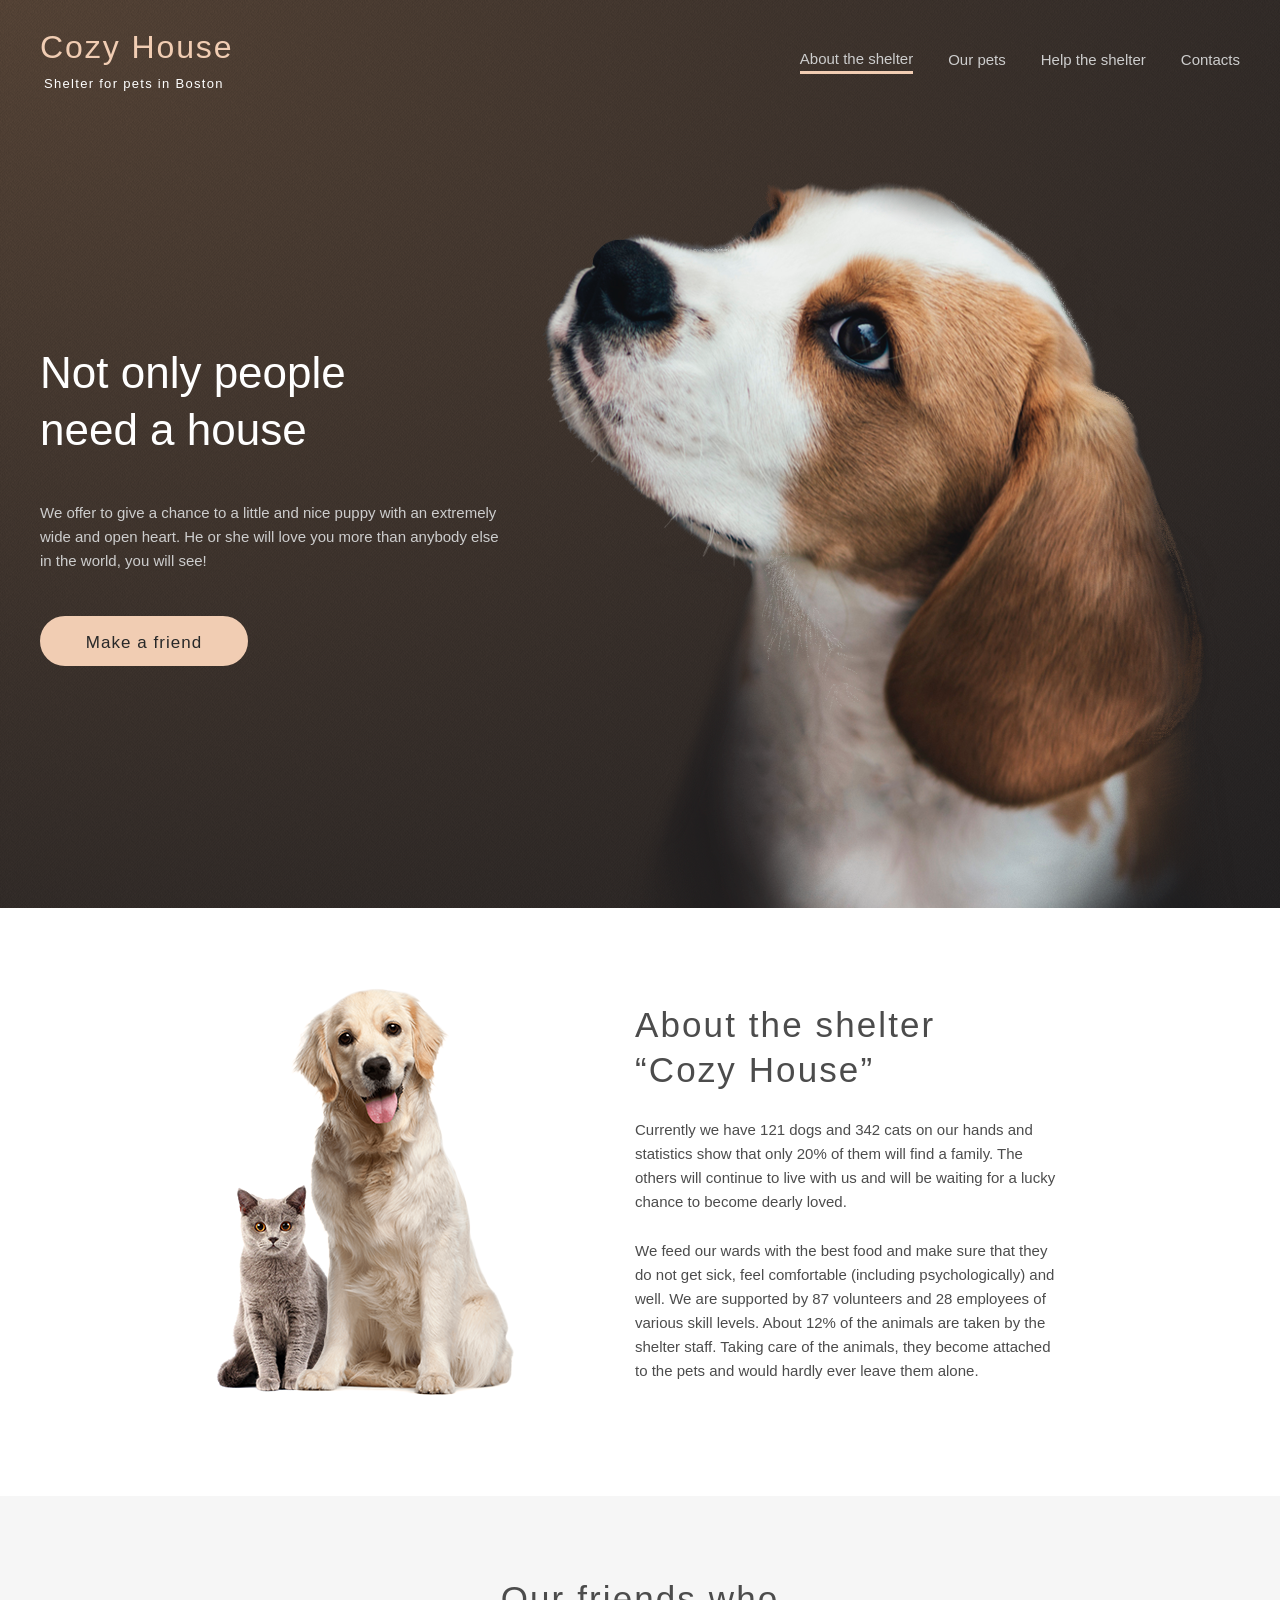
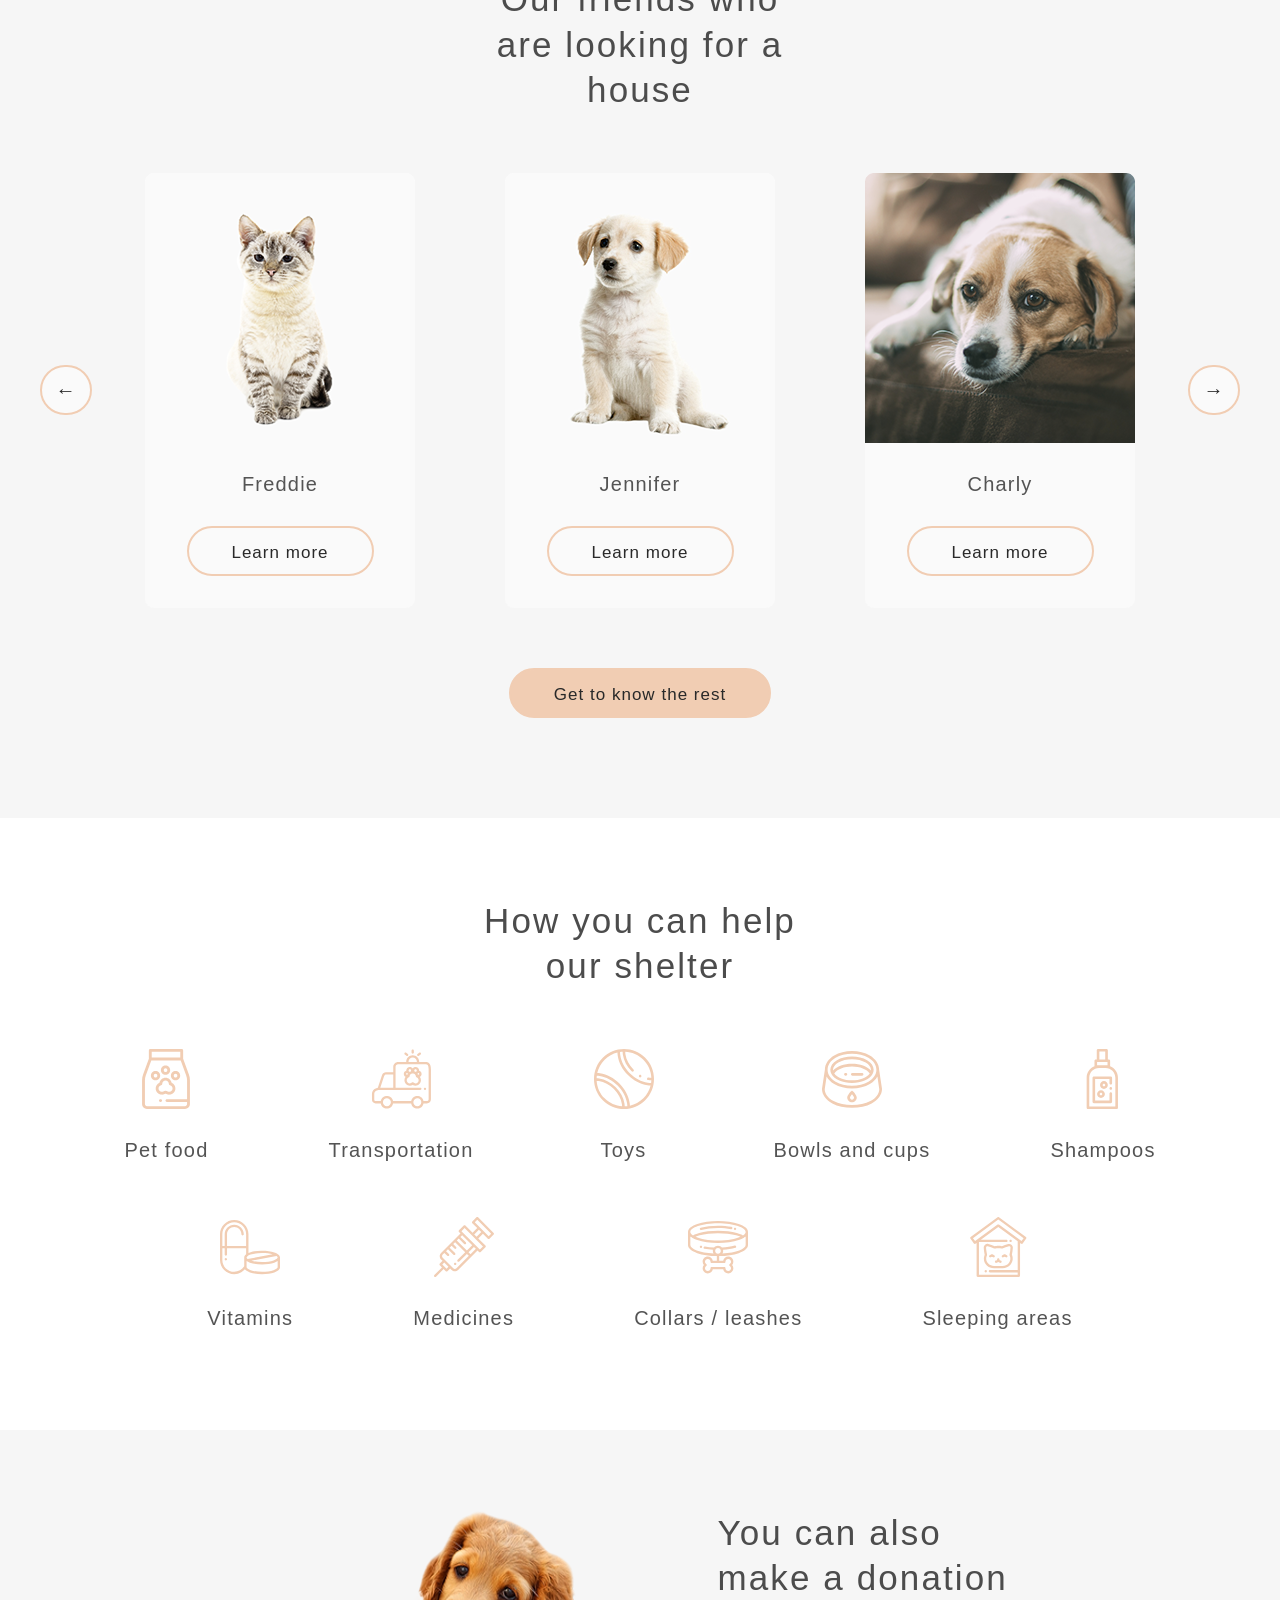
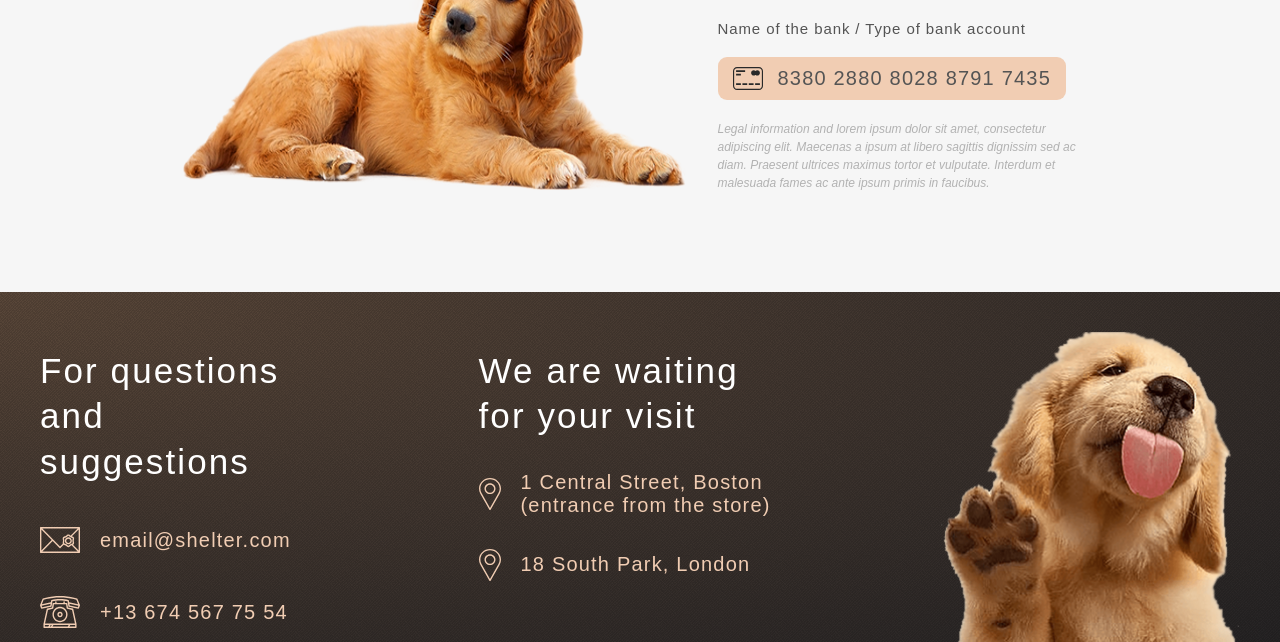
==== commit 8e6019cd: "feat: split big js into small ones" ====
--- a/index.html
+++ b/index.html
@@ -235,6 +235,6 @@
     </footer>
   </main>
 </body>
-<script src="./sctipt.js"></script>
+<script type="module" src="./sctipt.js"></script>
 
 </html>
--- a/css/base.css
+++ b/css/base.css
@@ -94,6 +94,7 @@
   background-color: var(--color-light-s);
   border-radius: 30px;
   transition: 0.3s ease;
+  user-select: none;
 }
 
 .btn--round {
--- a/css/style.css
+++ b/css/style.css
@@ -205,6 +205,11 @@
   display: flex;
   align-items: center;
   gap: 90px;
+  transform: translateX(-1080px);
+}
+
+.slider__arrow--inactive {
+  pointer-events: none;
 }
 
 .pets-btn {
@@ -347,6 +352,7 @@
 
 .page--pets .pets {
   gap: 45px;
+  min-height: 100vh;
 }
 
 .pets__navigation {
@@ -407,7 +413,8 @@
 .pet-modal__content {
   align-self: flex-start;
   width: 400px;
-  margin: 50px 20px 0 30px;
+  padding: 50px 20px 0 30px;
+  box-sizing: border-box;
 }
 
 .pet-modal__type {
@@ -420,13 +427,13 @@
 
 .pet-modal__description {
   font-size: 15px;
-  line-height: 110%;
+  line-height: 114%;
   letter-spacing: 0.06em;
   margin: 40px 0;
 }
 
 .pet-modal__list {
-  margin-left: 16px;
+  margin-left: 13px;
   list-style: disc;
 }
 
--- a/css/adaptive.css
+++ b/css/adaptive.css
@@ -60,17 +60,9 @@
     margin-top: 10px;
   }
 
-  .pet-card:nth-child(7),
-  .pet-card:nth-child(8) {
-    display: none;
-  }
-
   .slider__list {
     gap: 40px;
-  }
-
-  .slider__slide:nth-child(3) {
-    display: none;
+    transform: translateX(-620px);
   }
 
   .help__list {
@@ -108,18 +100,23 @@
     width: 630px;
   }
 
+  .pet-modal__wrapper {
+    justify-content: flex-start;
+  }
+
   .pet-modal__img {
     width: 350px;
   }
 
   .pet-modal__content {
-    width: 260px;
-    margin: 10px 10px 10px 10px;
+    width: 280px;
+    padding: 10px 10px 10px 10px;
   }
 
   .pet-modal__description {
     margin: 20px 0;
     font-size: 13px;
+    line-height: 110%;
   }
 
   .pet-modal__list-item {
@@ -298,14 +295,11 @@
   .slider__list {
     margin: 0;
     width: 100%;
+    transform: translateX(-270px);
   }
 
   .slider__slide {
     margin: 0 auto;
-  }
-
-  .slider__slide:nth-child(2) {
-    display: none;
   }
 
   .slider__arrow--back {
@@ -411,11 +405,19 @@
   }
 
   .pet-modal__content {
-    width: 220px;
-  }
-
-  .pet-modal__content h3,
+    width: 240px;
+  }
+
+  .pet-modal__content h3 {
+    font-size: 35px;
+    text-align: center;
+  }
+
   .pet-modal__type {
     text-align: center;
   }
+
+  #petModalClose {
+    right: -30px;
+  }
 }
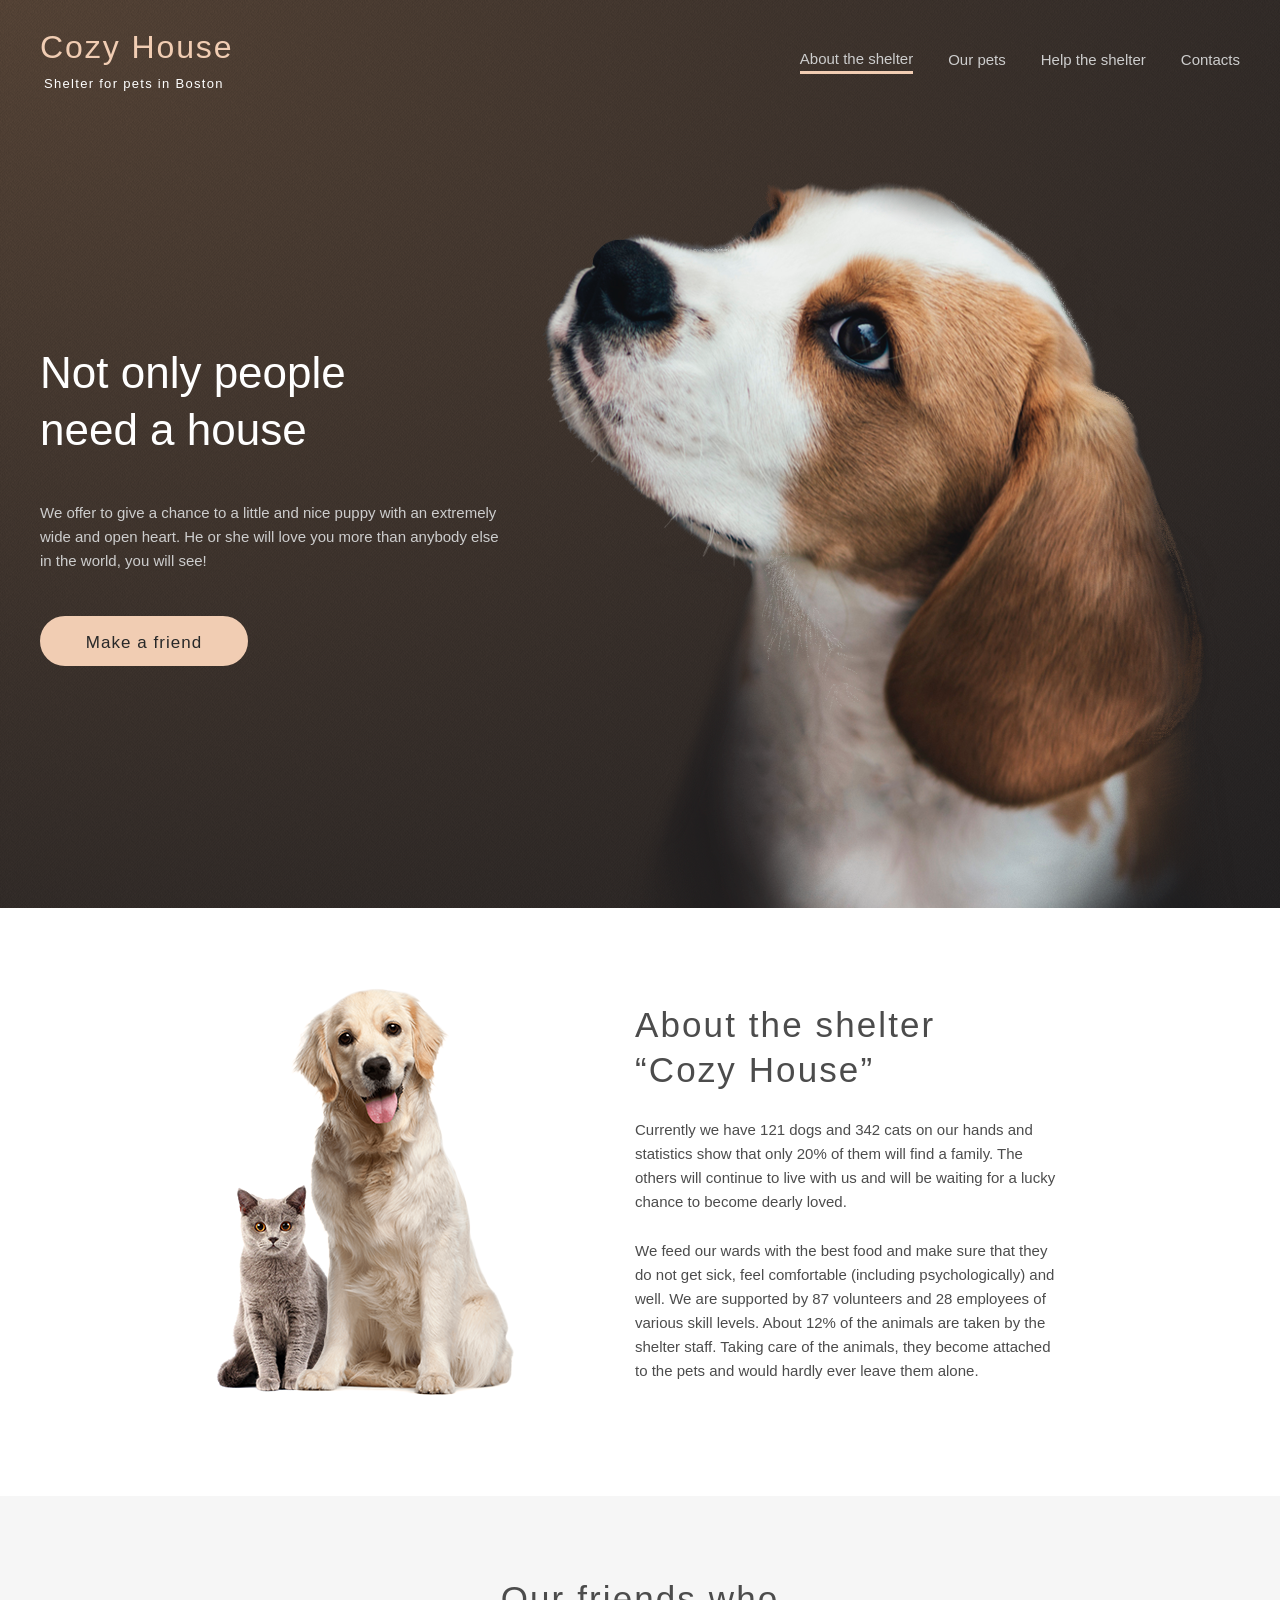
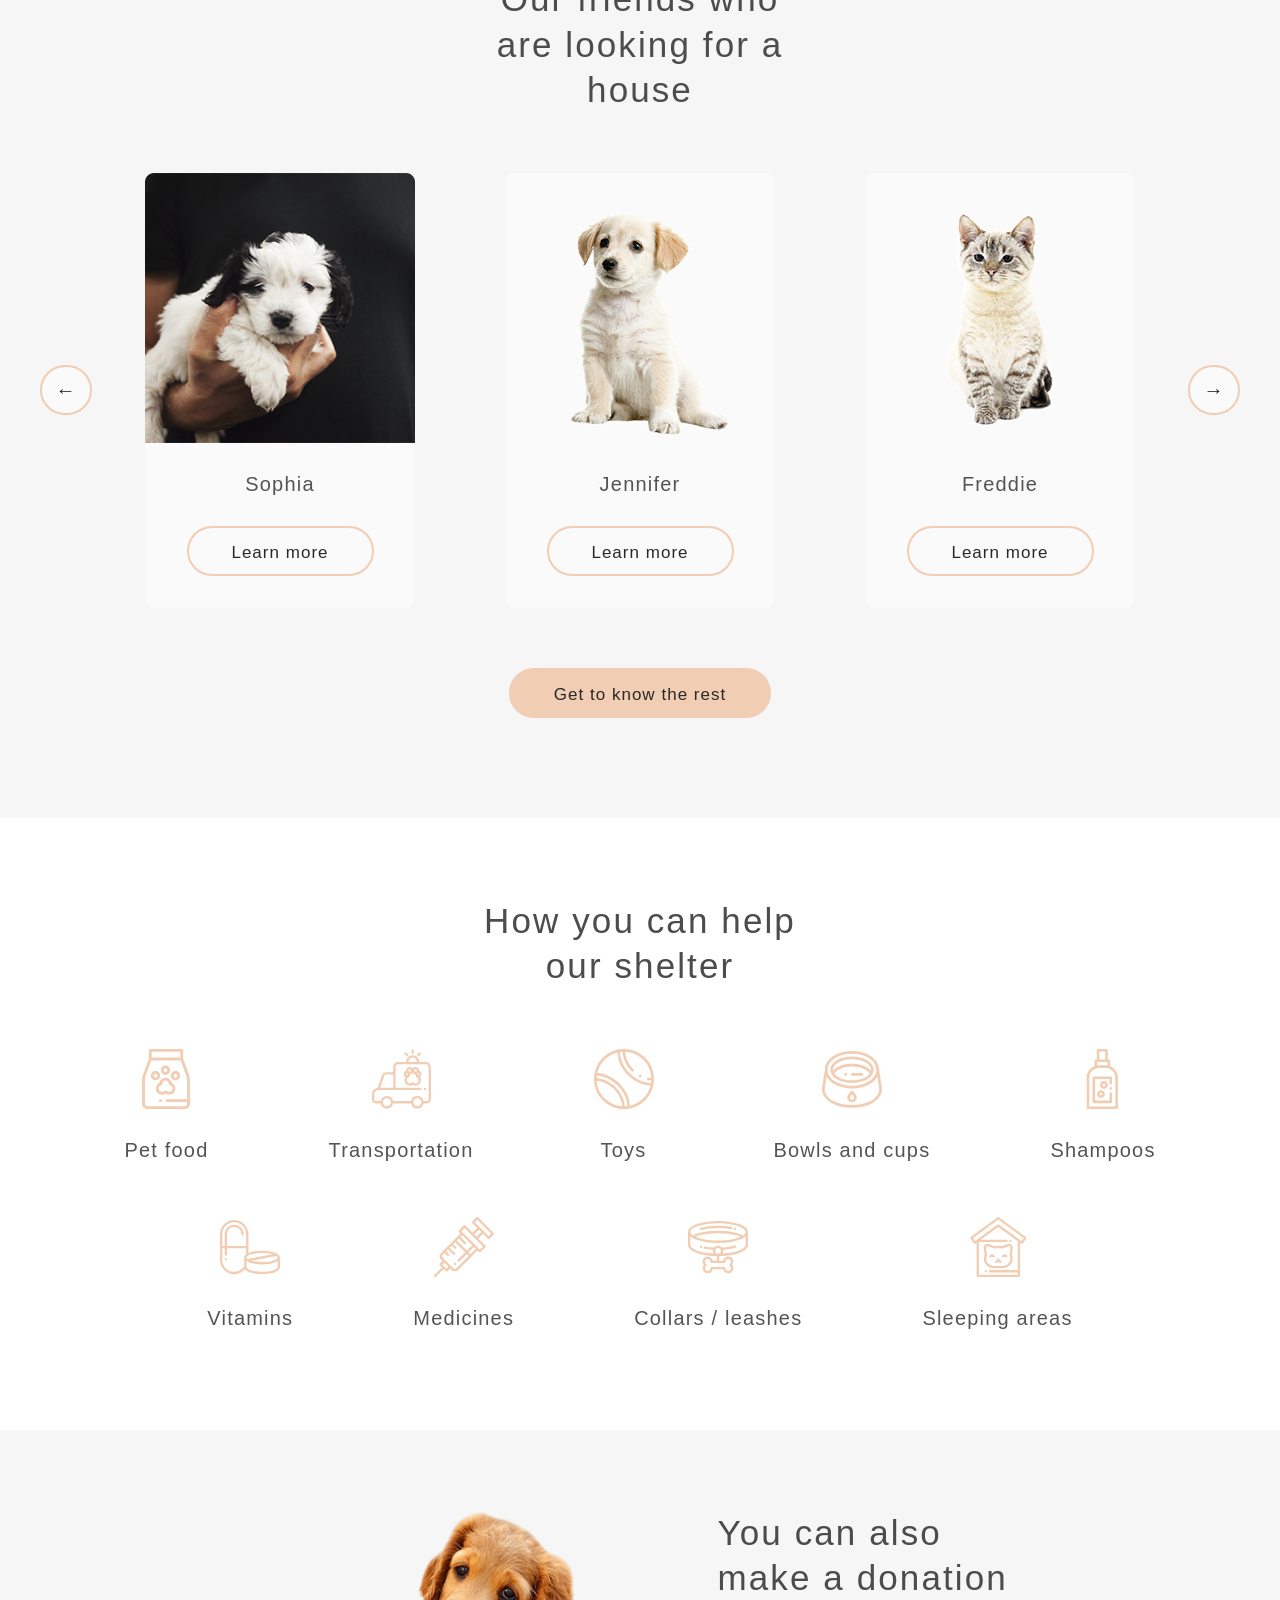
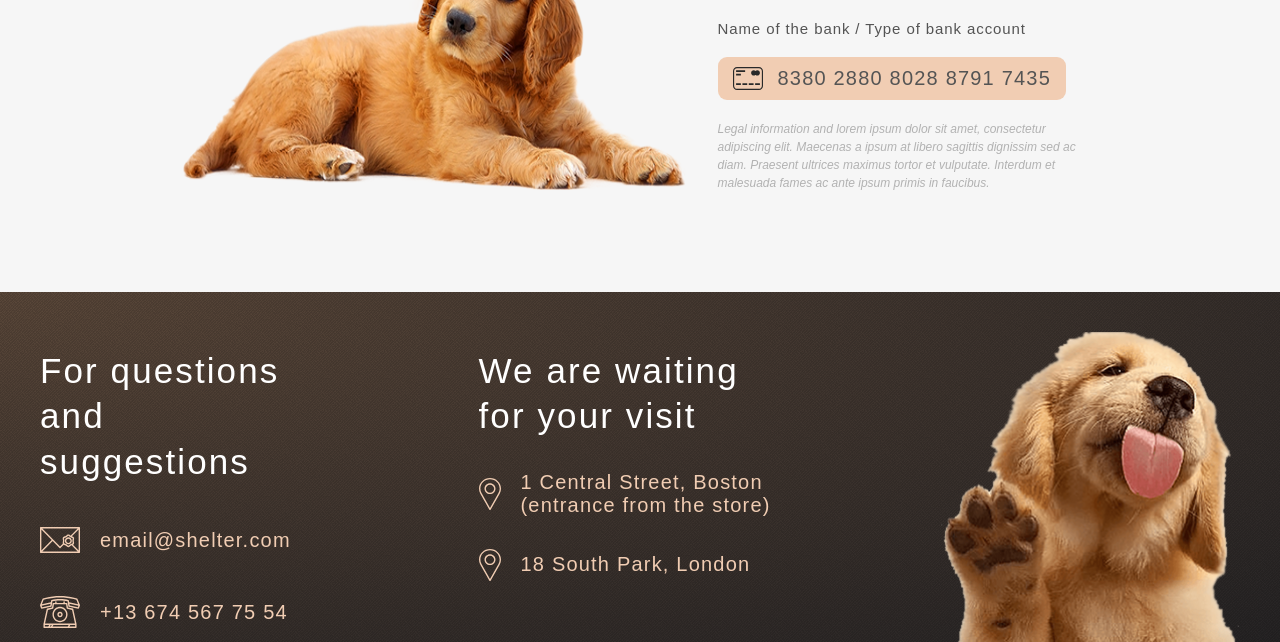
==== commit 27eb02f5: "fix: removed dubbed function, fixed blackouts, added hover state for modal close btn" ====
--- a/index.html
+++ b/index.html
@@ -16,7 +16,14 @@
   <main class="page">
     <div class="blackout">
       <div id="petModal">
-        <img id="petModalClose" src="./img/modal_close_button.png" alt="Close">
+        <svg id="petModalClose" width="52" height="52" viewBox="0 0 52 52" fill="none"
+          xmlns="http://www.w3.org/2000/svg">
+          <rect x="1" y="1" width="50" height="50" rx="25" stroke="#F1CDB3" stroke-width="2" />
+          <path fill-rule="evenodd" clip-rule="evenodd"
+            d="M27.4262 26L31.7046 21.7216C32.0985 21.3277 32.0985 20.6892 31.7046 20.2954C31.3108 19.9016 30.6723 19.9016 30.2785 20.2954L26 24.5739L21.7215 20.2954C21.3276 19.9015 20.6892 19.9015 20.2953 20.2954C19.9016 20.6892 19.9016 21.3277 20.2953 21.7215L24.5738 26L20.2953 30.2785C19.9016 30.6723 19.9016 31.3108 20.2953 31.7046C20.6892 32.0985 21.3276 32.0985 21.7215 31.7046L26 27.4261L30.2785 31.7046C30.6723 32.0985 31.3108 32.0985 31.7046 31.7046C32.0985 31.3108 32.0985 30.6723 31.7046 30.2785L27.4262 26Z"
+            fill="#292929" />
+        </svg>
+
         <div class="pet-modal__wrapper">
           <img class="pet-modal__img" src="" alt="">
           <div class="pet-modal__content">
--- a/css/style.css
+++ b/css/style.css
@@ -406,6 +406,10 @@
   cursor: pointer;
 }
 
+#petModalClose:hover>rect {
+  fill: var(--color-primary)
+}
+
 .pet-modal__img {
   width: 500px;
 }
--- a/css/adaptive.css
+++ b/css/adaptive.css
@@ -295,7 +295,7 @@
   .slider__list {
     margin: 0;
     width: 100%;
-    transform: translateX(-270px);
+    transform: translateX(-310px);
   }
 
   .slider__slide {
